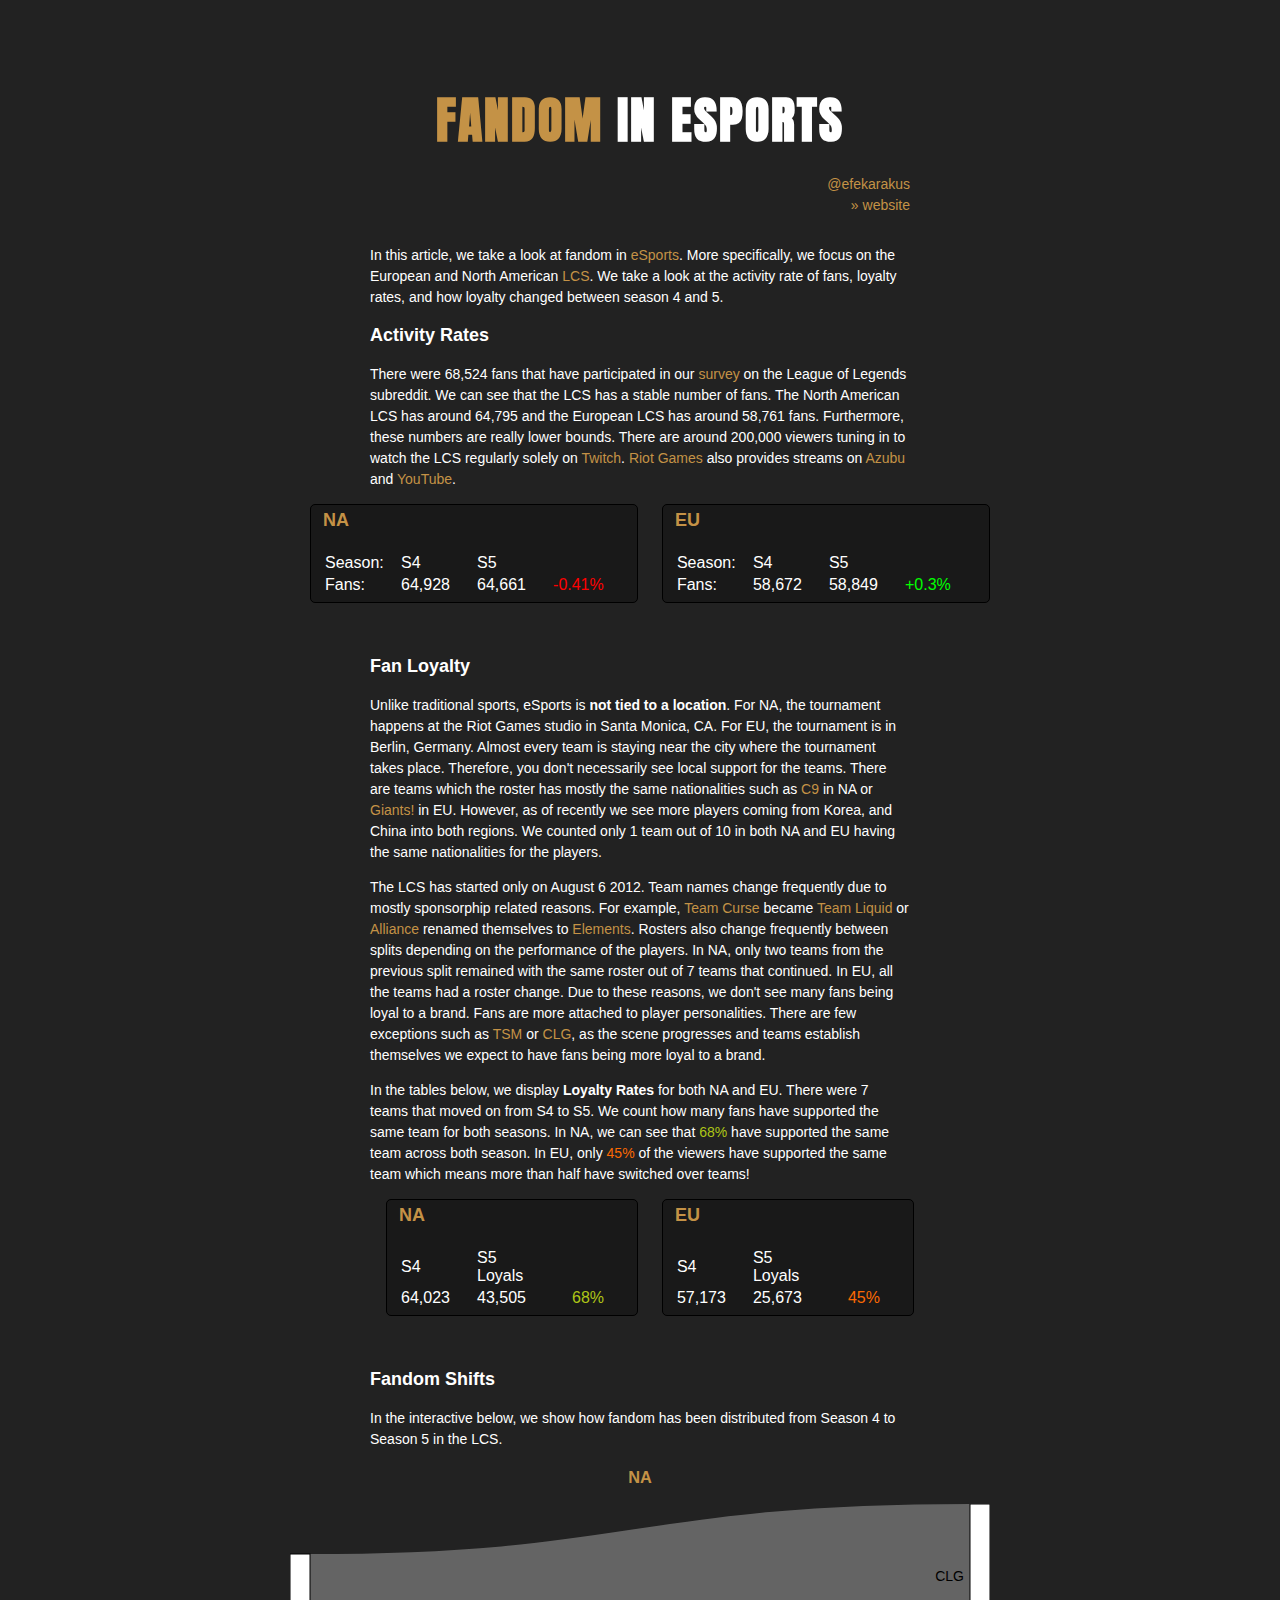
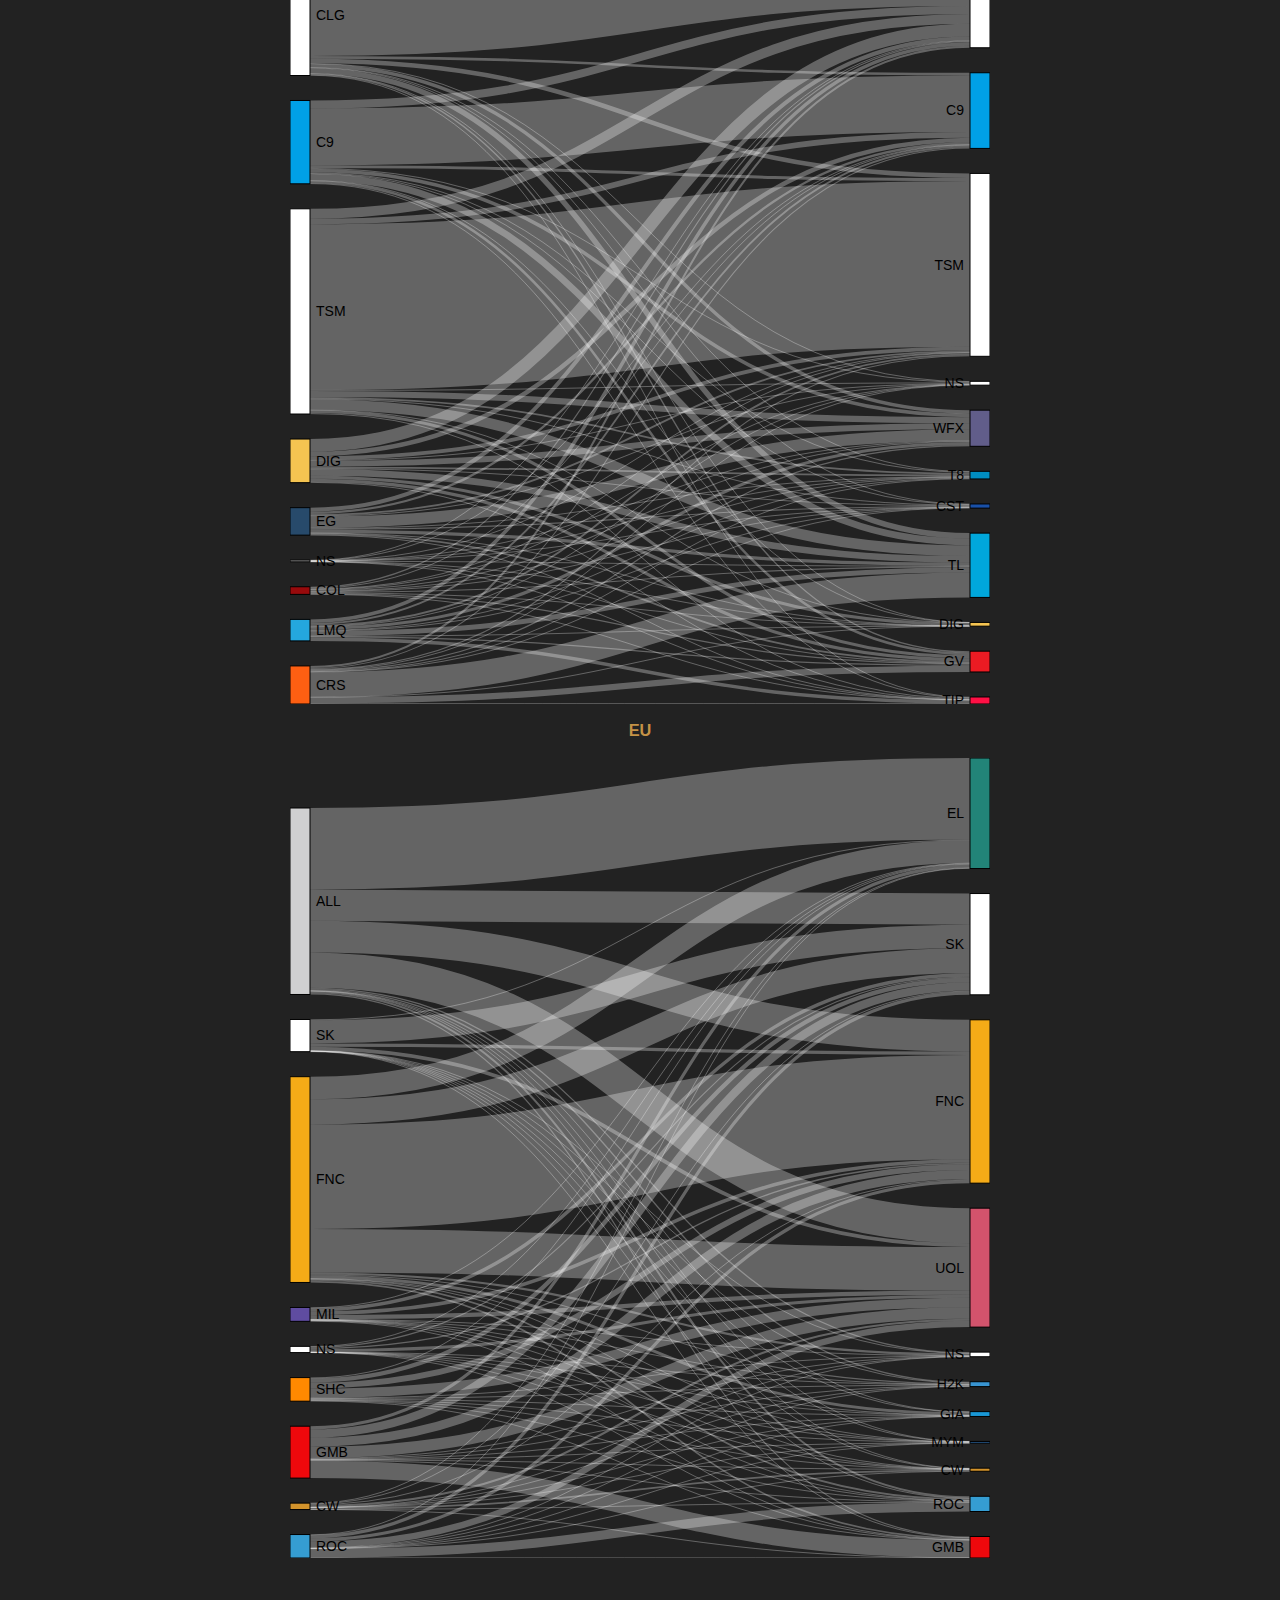
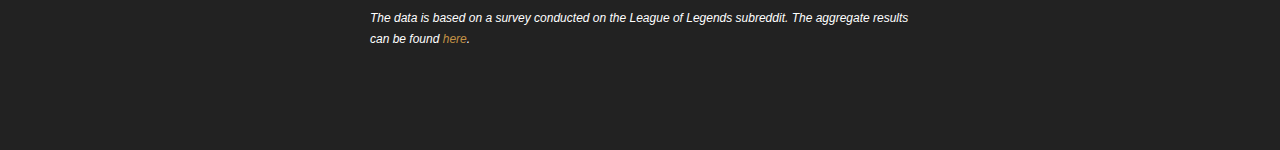
==== fandom/index.html @ f73ac663 "sankey fixed" ====
<html>
	<head>
		<title>LCS Fandom Shifts</title>
		<script type="text/javascript">
            var _gaq = _gaq || [];
            _gaq.push(['_setAccount', 'UA-17572263-1']);
            _gaq.push(['_trackPageview']);
            (function() {
            var ga = document.createElement('script'); ga.type = 'text/javascript'; ga.async = true;
            ga.src = ('https:' == document.location.protocol ? 'https://' : 'http://') + 'stats.g.doubleclick.net/dc.js';
            var s = document.getElementsByTagName('script')[0]; s.parentNode.insertBefore(ga, s);
            })();
        </script>
        <link rel="stylesheet" type="text/css" href="./css/main.css"></link>
        <link rel="stylesheet" type="text/css" href="./css/flow.css"></link>
        <link rel="icon" type="image/png" href="./css/lcs.png">
	</head>
	<body>
		<h1> <span class="highlight">FANDOM</span> IN ESPORTS </h1>
		<div class="author">
			<a href="https://twitter.com/efekarakus" target="_blank">@efekarakus</a><br/>
			<a href="http://efekarakus.com" target="_blank">&raquo; website </a>
		</div>
		<div class="content">
            <p>
            In this article, we take a look at fandom in <a href="http://en.wikipedia.org/wiki/Electronic_sports" target="_blank">eSports</a>.
            More specifically, we focus on the European and North American <a href="http://na.lolesports.com/" target="_blank">LCS</a>.
            We take a look at the activity rate of fans, loyalty rates, and how loyalty changed between season 4 and 5.
            </p>

            <h2> Activity Rates </h2>
            <p>
            There were 68,524 fans that have participated in our
            <a href="https://docs.google.com/forms/d/1kvthtsEmpCgEa5DrEQlyBRg4bz8bdQpYJsP8ccq0sFM/prefill" target="_blank">survey</a>
            on the League of Legends subreddit. We can see that the LCS has a stable number of fans. The North American
            LCS has around 64,795 and the European LCS has around 58,761 fans. 
            Furthermore, these numbers are really lower bounds.
            There are around 200,000 viewers tuning in to watch the LCS regularly solely on 
            <a href="http://www.twitch.tv/" target="_blank">Twitch</a>.
            <a href="http://www.riotgames.com/" target="_blank">Riot Games</a> also provides streams on 
            <a href="http://azubu.tv/" target="_blank">Azubu</a> and <a href="https://www.youtube.com/" target="_blank">YouTube</a>.
            </p>
        </div>
        <div class="vis" id ="activity-rate">
            <div class="cell">
                <h3>NA</h3>
                <table>
                    <tr>
                        <td>Season:</td>
                        <td>S4</td>
                        <td>S5</td>
                        <td></td>
                    </tr>
                    <tr>
                        <td>Fans:</td>
                        <td>64,928</td>
                        <td>64,661</td>
                        <td><span class="red">-0.41%</span></td>
                    </tr>
                </table>
            </div>
            <div class="cell">
                <h3>EU</h3>
                <table>
                    <tr>
                        <td>Season:</td>
                        <td>S4</td>
                        <td>S5</td>
                        <td></td>
                    </tr>
                    <tr>
                        <td>Fans:</td>
                        <td>58,672</td>
                        <td>58,849</td>
                        <td><span class="green">+0.3%</span></td>
                    </tr>
                </table>
            </div>
        </div>
		<div class="content">
            <h2> Fan Loyalty </h2>
            <p>
                Unlike traditional sports, eSports is <b>not tied to a location</b>. For NA, the tournament happens
                at the Riot Games studio in Santa Monica, CA. For EU, the tournament is in Berlin, Germany.
                Almost every team is staying near the city where the tournament takes place. Therefore, you don't necessarily
                see local support for the teams.
                There are teams which the roster has mostly the same nationalities such as <a href="http://lol.gamepedia.com/Cloud9" target="_blank">C9</a> in NA 
                or <a href="http://lol.gamepedia.com/Team_ROCCAT" target="_blank">Giants!</a> in EU. 
                However, as of recently we see more players coming from Korea, and China into both regions. We counted
                only 1 team out of 10 in both NA and EU having the same nationalities for the players.
            </p>
            <p>
                The LCS has started only on August 6 2012. Team names change frequently due to mostly sponsorphip 
                related reasons. For example, <a href="http://lol.gamepedia.com/Curse_Gaming" target="_blank">Team Curse</a> became 
                <a href="http://lol.gamepedia.com/Team_Liquid" target="_blank">Team Liquid</a> or 
                <a href="http://lol.gamepedia.com/Alliance" target="_blank">Alliance</a> renamed
                themselves to <a href="http://lol.gamepedia.com/Elements" target="_blank">Elements</a>. 
                Rosters also change frequently between splits depending on the performance of the players. In NA,
                only two teams from the previous split remained with the same roster out of 7 teams that continued. In EU, all the teams had 
                a roster change. Due to these reasons, we don't see many fans being loyal to a brand.
                Fans are more attached to player personalities. There are few
                exceptions such as <a href="http://lol.gamepedia.com/TSM" target="_blank">TSM</a> or 
                <a href="http://lol.gamepedia.com/CLG" target="_blank">CLG</a>, as the scene progresses and teams establish
                themselves we expect to have fans being more loyal to a brand.
            </p>
            <p>
                In the tables below, we display <b>Loyalty Rates</b> for both NA and EU. There were 7 teams that moved on
                from S4 to S5. We count how many fans have supported the same team for both seasons. In NA, we can see that
                <span class="neutral-positive">68%</span> have supported the same team across both season.
                In EU, only <span class="neutral-negative">45%</span> of the viewers have supported the same team which means
                more than half have switched over teams!
            </p>
        </div>
        <div class="vis" id="fan-loyalty">
            <div class="cell">
                <h3>NA</h3>
                <table>
                    <tr>
                        <td>S4</td>
                        <td>S5 Loyals</td>
                        <td></td>
                    </tr>
                    <tr>
                        <td>64,023</td>
                        <td>43,505</td>
                        <td style="text-align:center;"><span class="neutral-positive">68%</span></td>
                    </tr>
                </table>
            </div>
            <div class="cell">
                <h3>EU</h3>
                <table>
                    <tr>
                        <td>S4</td>
                        <td>S5 Loyals</td>
                        <td></td>
                    </tr>
                    <tr>
                        <td>57,173</td>
                        <td>25,673</td>
                        <td style="text-align:center;"><span class="neutral-negative">45%</span></td>
                    </tr>
                </table>
            </div>
        </div>
        <div class="content" id="fan-shift">
            <h2> Fandom Shifts </h2>
            <p>
                In the interactive below, we show how fandom has been distributed from Season 4 to Season 5 in the LCS.
            </p>
        </div>
        <div class="vis" id="flow-vis">
            <h3>NA</h3>
            <div class="flow-holder" id="na">
                <div class="c c1"></div>
                <div class="c c2"></div>
                <div class="c c3"></div>
            </div>
            <h3>EU</h3>
            <div class="flow-holder" id="eu">
                <div class="c c1"></div>
                <div class="c c2"></div>
                <div class="c c3"></div>
            </div>
        </div>
        <div class="content">

            <p class="footnotes">
                The data is based on a survey conducted on the League of Legends subreddit.
                The aggregate results can be found 
                <a href="https://docs.google.com/forms/d/1kvthtsEmpCgEa5DrEQlyBRg4bz8bdQpYJsP8ccq0sFM/viewanalytics" target="_blank">here</a>.
            </p>
		</div>
	</body>

	<script type="text/javascript" src="./libraries/d3.min.js"></script>
	<script type="text/javascript" src="./libraries/jquery-1.11.2.min.js"></script>
    <script type="text/javascript" src="./charts/sankey.js"></script>
    <script type="text/javascript" src="./charts/flow.js"></script>
	<script>
        d3.json("./data/na-flow.json", function(error, data) {
            if (error) return console.warn(error);

            var chart = flow();

            d3.select("#na")
                .datum(data)
                .call(chart);
        });

        d3.json("./data/eu-flow.json", function(error, data) {
            if (error) return console.warn(error);

            var chart = flow();

            d3.select("#eu")
                .datum(data)
                .call(chart);
        });

    </script>
</html>
---- fandom/css/main.css ----
@import url(http://fonts.googleapis.com/css?family=Anton);

body {
	background: #222222;
	margin: 0 auto;
	width: 1000px;
	margin-top: 100px;
	margin-bottom: 100px;
	font: 14px "Helvetica Neue",Helvetica,Arial,sans-serif;
	line-height: 150%;
	color: #fff;
}

h1 {
	font-family: 'Anton', sans-serif;
	font-size: 50px;
	line-height: 40px;
	letter-spacing: 2px;
	text-transform: uppercase;
	color: #fff;
	text-align: center;
}

h2 {
    font-size: 18px;
    font-weight: bold;
    line-height: 150%;
}

h1 span.highlight {
	color: #c49246;
}

a {
	color: #c49246;
	text-decoration: none;
}

a:hover {
	text-decoration: underline;
}

.author {
	margin: 0 auto;
	width: 540px;
}

.author a {
	float: right;
}

.content {
	width: 540px;
	margin: 0 auto;
	margin-top: 50px;
}

.content p.footnotes {
    font-size: 12px;
    font-style: italic;
}

.vis {
    width: 1000px;
    margin-top: 10px;
    margin-bottom: 10px;
    text-align: center;
}

.vis .entry {
    width: 100%;
    margin-top: 15px;
}

.vis h3 {
    color: #c49246;
}

.vis .cell {
    background: #191919;
    border-color: #000;
    border-width: 1px;
    border-style: solid;
    border-radius: 5px;
    display: inline-block;
    margin-left: 20px;
    vertical-align: top;
}

.vis .cell h3 {
	color: #c49246;
    font-size: 18px;
    font-weight: bold;
    margin: 0;
    text-align: left;
    padding: 5 10 5 10;
    padding-left: 12px;

    margin-bottom: 10px;
}

.vis .cell .row {
    display: block;
    height: 30px;
}

.vis .cell .row.header {
    border-bottom: 1px solid #fff;
    margin-left: 5px;
    margin-right: 5px;
    font-weight: bold;
}

.vis .cell .row .column {
    display: inline-block;
    text-align: center;
    padding-top: 5px;
    width: 80px;
    padding-left: 2px;
    padding-right: 2px;
}

.vis .cell .row:hover {
    background: #000;
}

.vis .cell table {
    padding: 5 10 5 10;
}

.vis .cell td {
    width: 70px;
    padding-left: 2px;
    padding-right: 2px;
    text-align: left;
}

span.red {
    color: #ff0000;
}

span.green {
    color: #00ff00;
}

span.neutral-positive {
    color: #AEC617;
}

span.neutral-negative {
    color: #FB6903;
}
---- fandom/css/flow.css ----
.flow-holder {
    width: 1000px;
    height: 800px;
    margin-bottom: 15px;
}

.flow-holder .c {
	display: inline-block;
}

.flow-holder .c.c1 {
	width: 100px;
	height: 800px;
}

.flow-holder .c.c2 {
	width: 700px;
	height: 800px;
}

.flow-holder .c.c3 {
	width: 100px;
	height: 800px;
}

.flow-holder .c .logo {
	display: block;
	width: 50px;
	height: 50px;
}

.flow-holder .c .logo.text {
    padding-top: 15px;
}

.flow-holder .c.c1 .logo {
    clear: both;
	float: right;
}

.flow-holder .c.c3 .logo {
    clear: both;
	float: left;
}

.flow-holder .c .logo:hover {
	cursor: pointer;
}

.flow-holder .c .logo img {
	margin: 0 auto;
	max-width: 100%;
	max-height:100%;
}

.TSM {
	fill: #FFF;
	fill-opacity: 1.0;
}

.CLG {
	fill: #FFF;
	fill-opacity: 1.0;
}

.C9 {
	fill: #00A0E6;
	fill-opacity: 1.0;
}

.DIG {
	fill: #F5C451;
	fill-opacity: 1.0;
}

.CRS {
	fill: #FD5F12;
	fill-opacity: 1.0;
}

.EG {
	fill: #274A6B;
	fill-opacity: 1.0;
}

.LMQ {
	fill: #24A7DE;
	fill-opacity: 1.0;
}

.COL {
	fill: #980A0C;
	fill-opacity: 1.0;
}

.TL {
	fill: #00A7DB;
	fill-opacity: 1.0;
}

.WFX {
	fill: #615D8A;
	fill-opacity: 1.0;
}

.GV {
	fill: #EB1B23;
	fill-opacity: 1.0;
}

.T8 {
	fill: #008DC0;
	fill-opacity: 1.0;
}

.TIP {
	fill: #FF1045;
	fill-opacity: 1.0;
}

.CST {
	fill: #1950A8;
	fill-opacity: 1.0;
}

.FNC {
	fill: #F5AB17;
	fill-opacity: 1.0;
}

.ALL {
	fill: #D0D0D1;
	fill-opacity: 1.0;
}

.GMB {
	fill: #EF080C;
	fill-opacity: 1.0;
}

.SK {
	fill: #FFF;
	fill-opacity: 1.0;
}

.SHC {
	fill: #FF8900;
	fill-opacity: 1.0;
}

.ROC {
	fill: #359DD2;
	fill-opacity: 1.0;
}

.MIL {
	fill: #5F4CA0;
	fill-opacity: 1.0;
}

.CW {
	fill: #D3932B;
	fill-opacity: 1.0;
}

.UOL {
	fill: #D3536C;
	fill-opacity: 1.0;
}

.EL {
	fill: #228478;
	fill-opacity: 1.0;
}

.H2k {
	fill: #3894D1;
	fill-opacity: 1.0;
}

.GIA {
	fill: #1997D5;
	fill-opacity: 1.0;
}

.MYM {
	fill: #2E6AA6;
	fill-opacity: 1.0;
}

.NS {
	fill: #FFF;
	fill-opacity: 1.0;
}

rect.node {
	stroke: #000;
	stroke-width: 1;
}

rect.node:hover {
	cursor: pointer;
}

path.link {
  fill: none;
  stroke: #fff;
  stroke-opacity: .3;
}
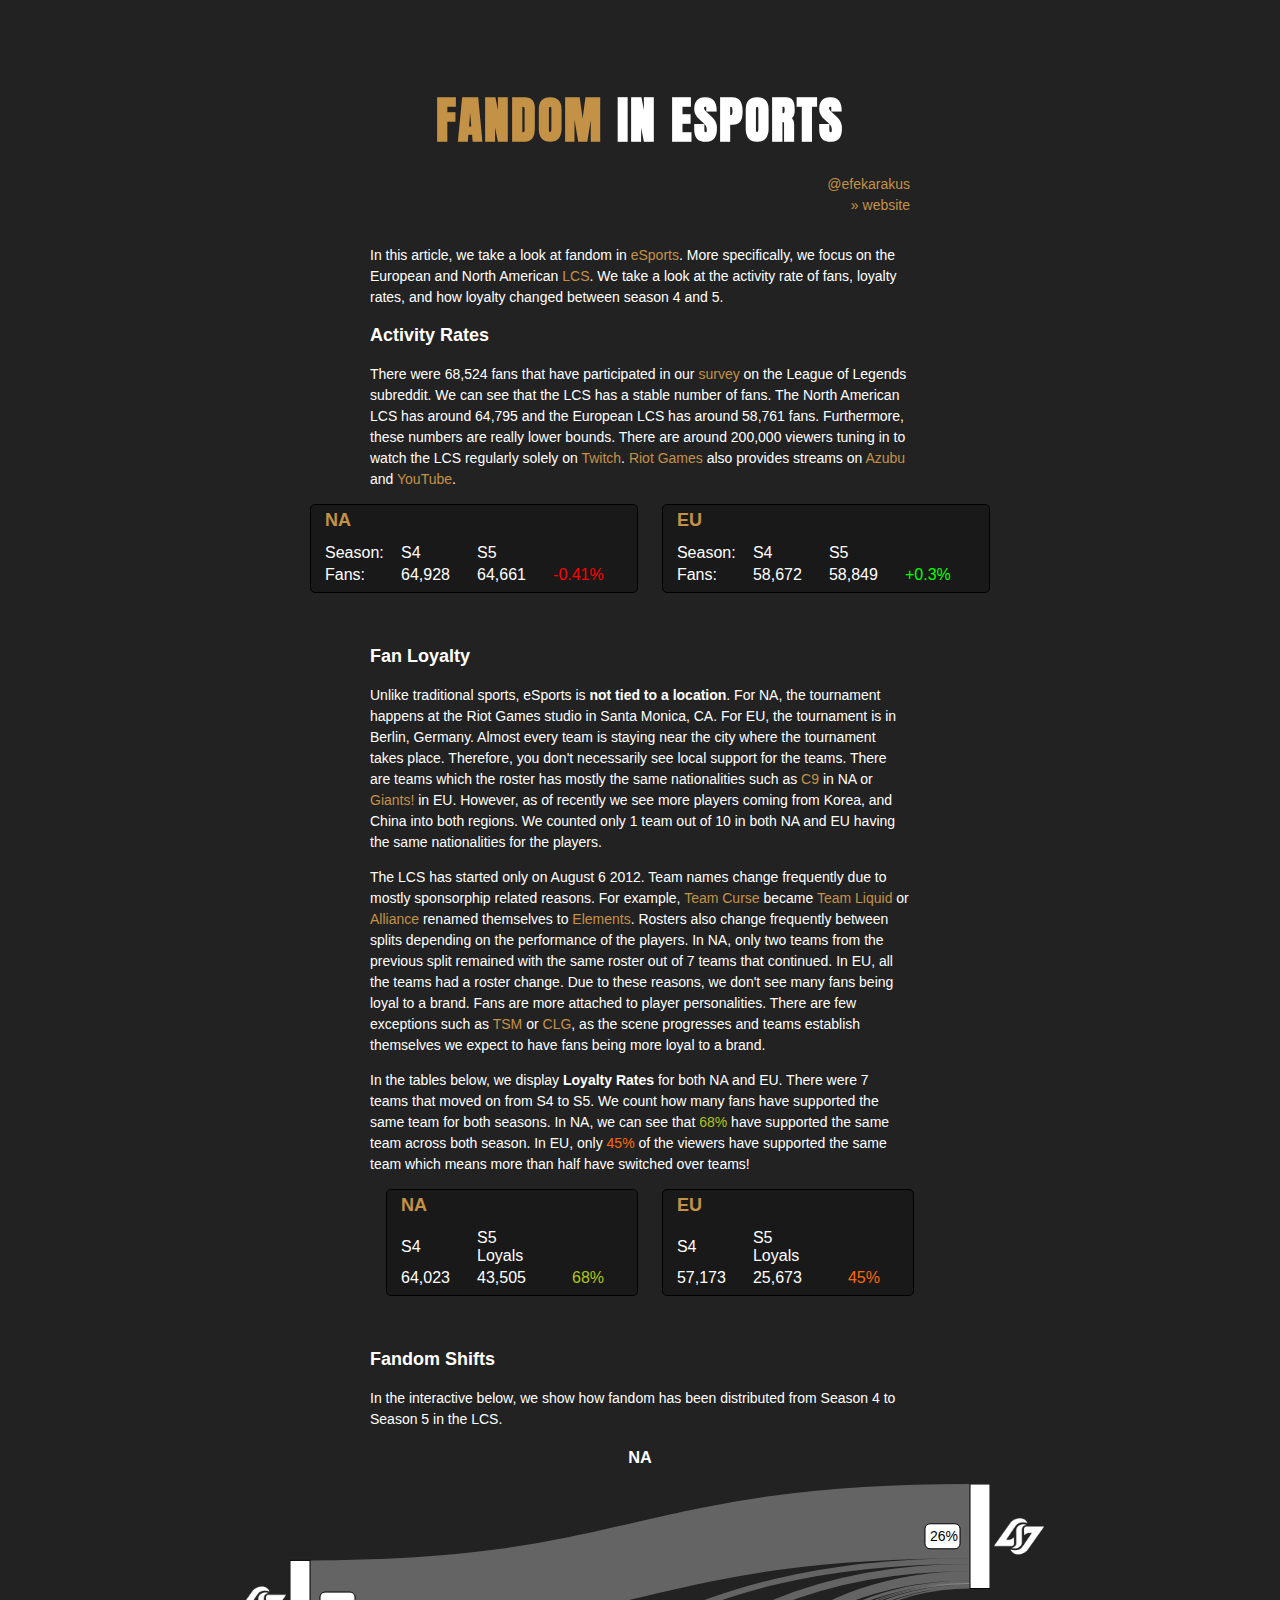
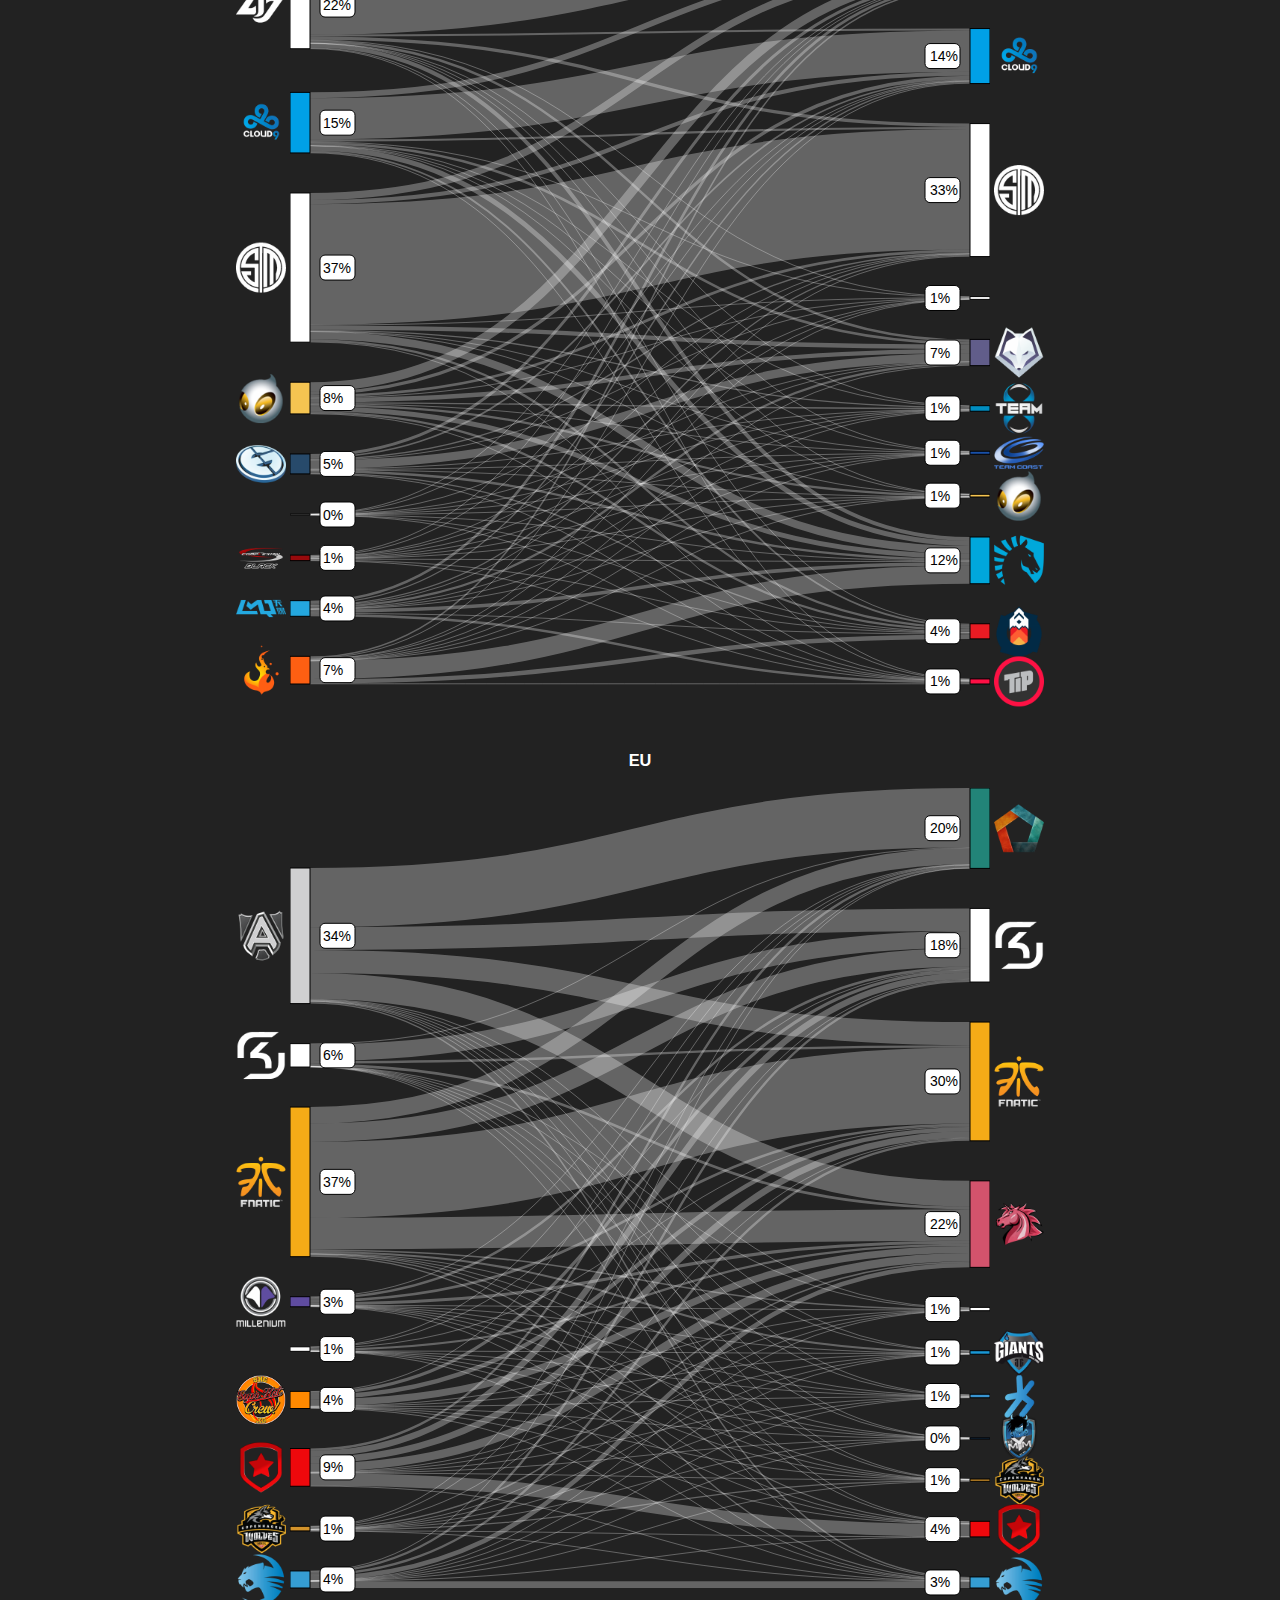
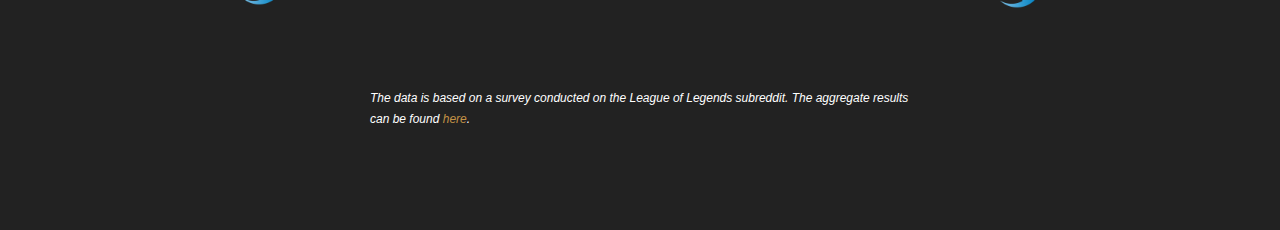
==== commit 5ae69e3d: "adding tooltips for teams" ====
--- a/fandom/index.html
+++ b/fandom/index.html
@@ -13,6 +13,7 @@
         </script>
         <link rel="stylesheet" type="text/css" href="./css/main.css"></link>
         <link rel="stylesheet" type="text/css" href="./css/flow.css"></link>
+        <link rel="stylesheet" type="text/css" href="./css/jquery.qtip.css"></link>
         <link rel="icon" type="image/png" href="./css/lcs.png">
 	</head>
 	<body>
@@ -175,6 +176,7 @@
 
 	<script type="text/javascript" src="./libraries/d3.min.js"></script>
 	<script type="text/javascript" src="./libraries/jquery-1.11.2.min.js"></script>
+    <script type="text/javascript" src="./libraries/jquery.qtip.min.js"></script>
     <script type="text/javascript" src="./charts/sankey.js"></script>
     <script type="text/javascript" src="./charts/flow.js"></script>
 	<script>
@@ -198,5 +200,6 @@
                 .call(chart);
         });
 
+
     </script>
 </html>
--- a/fandom/css/main.css
+++ b/fandom/css/main.css
@@ -67,24 +67,13 @@
     text-align: center;
 }
 
-.vis .entry {
-    width: 100%;
-    margin-top: 15px;
-}
-
-.vis h3 {
-    color: #c49246;
-}
-
 .vis .cell {
     background: #191919;
-    border-color: #000;
-    border-width: 1px;
-    border-style: solid;
+    border: 1px solid black;
     border-radius: 5px;
     display: inline-block;
     margin-left: 20px;
-    vertical-align: top;
+    padding: 5 10 5 10;
 }
 
 .vis .cell h3 {
@@ -93,39 +82,11 @@
     font-weight: bold;
     margin: 0;
     text-align: left;
-    padding: 5 10 5 10;
-    padding-left: 12px;
-
-    margin-bottom: 10px;
-}
-
-.vis .cell .row {
-    display: block;
-    height: 30px;
-}
-
-.vis .cell .row.header {
-    border-bottom: 1px solid #fff;
-    margin-left: 5px;
-    margin-right: 5px;
-    font-weight: bold;
-}
-
-.vis .cell .row .column {
-    display: inline-block;
-    text-align: center;
-    padding-top: 5px;
-    width: 80px;
-    padding-left: 2px;
-    padding-right: 2px;
-}
-
-.vis .cell .row:hover {
-    background: #000;
+    padding-left: 4px;
 }
 
 .vis .cell table {
-    padding: 5 10 5 10;
+    margin-top: 10px;
 }
 
 .vis .cell td {
--- a/fandom/css/flow.css
+++ b/fandom/css/flow.css
@@ -1,6 +1,6 @@
 .flow-holder {
     width: 1000px;
-    height: 800px;
+    height: 850px;
     margin-bottom: 15px;
 }
 
@@ -9,188 +9,25 @@
 }
 
 .flow-holder .c.c1 {
+	vertical-align: top;
 	width: 100px;
-	height: 800px;
+	height: 850px;
 }
 
 .flow-holder .c.c2 {
+	vertical-align: top;
 	width: 700px;
-	height: 800px;
+	height: 850px;
 }
 
 .flow-holder .c.c3 {
+	vertical-align: top;
 	width: 100px;
-	height: 800px;
+	height: 850px;
 }
 
-.flow-holder .c .logo {
-	display: block;
-	width: 50px;
-	height: 50px;
-}
-
-.flow-holder .c .logo.text {
-    padding-top: 15px;
-}
-
-.flow-holder .c.c1 .logo {
-    clear: both;
-	float: right;
-}
-
-.flow-holder .c.c3 .logo {
-    clear: both;
-	float: left;
-}
-
-.flow-holder .c .logo:hover {
+image.logo:hover {
 	cursor: pointer;
-}
-
-.flow-holder .c .logo img {
-	margin: 0 auto;
-	max-width: 100%;
-	max-height:100%;
-}
-
-.TSM {
-	fill: #FFF;
-	fill-opacity: 1.0;
-}
-
-.CLG {
-	fill: #FFF;
-	fill-opacity: 1.0;
-}
-
-.C9 {
-	fill: #00A0E6;
-	fill-opacity: 1.0;
-}
-
-.DIG {
-	fill: #F5C451;
-	fill-opacity: 1.0;
-}
-
-.CRS {
-	fill: #FD5F12;
-	fill-opacity: 1.0;
-}
-
-.EG {
-	fill: #274A6B;
-	fill-opacity: 1.0;
-}
-
-.LMQ {
-	fill: #24A7DE;
-	fill-opacity: 1.0;
-}
-
-.COL {
-	fill: #980A0C;
-	fill-opacity: 1.0;
-}
-
-.TL {
-	fill: #00A7DB;
-	fill-opacity: 1.0;
-}
-
-.WFX {
-	fill: #615D8A;
-	fill-opacity: 1.0;
-}
-
-.GV {
-	fill: #EB1B23;
-	fill-opacity: 1.0;
-}
-
-.T8 {
-	fill: #008DC0;
-	fill-opacity: 1.0;
-}
-
-.TIP {
-	fill: #FF1045;
-	fill-opacity: 1.0;
-}
-
-.CST {
-	fill: #1950A8;
-	fill-opacity: 1.0;
-}
-
-.FNC {
-	fill: #F5AB17;
-	fill-opacity: 1.0;
-}
-
-.ALL {
-	fill: #D0D0D1;
-	fill-opacity: 1.0;
-}
-
-.GMB {
-	fill: #EF080C;
-	fill-opacity: 1.0;
-}
-
-.SK {
-	fill: #FFF;
-	fill-opacity: 1.0;
-}
-
-.SHC {
-	fill: #FF8900;
-	fill-opacity: 1.0;
-}
-
-.ROC {
-	fill: #359DD2;
-	fill-opacity: 1.0;
-}
-
-.MIL {
-	fill: #5F4CA0;
-	fill-opacity: 1.0;
-}
-
-.CW {
-	fill: #D3932B;
-	fill-opacity: 1.0;
-}
-
-.UOL {
-	fill: #D3536C;
-	fill-opacity: 1.0;
-}
-
-.EL {
-	fill: #228478;
-	fill-opacity: 1.0;
-}
-
-.H2k {
-	fill: #3894D1;
-	fill-opacity: 1.0;
-}
-
-.GIA {
-	fill: #1997D5;
-	fill-opacity: 1.0;
-}
-
-.MYM {
-	fill: #2E6AA6;
-	fill-opacity: 1.0;
-}
-
-.NS {
-	fill: #FFF;
-	fill-opacity: 1.0;
 }
 
 rect.node {
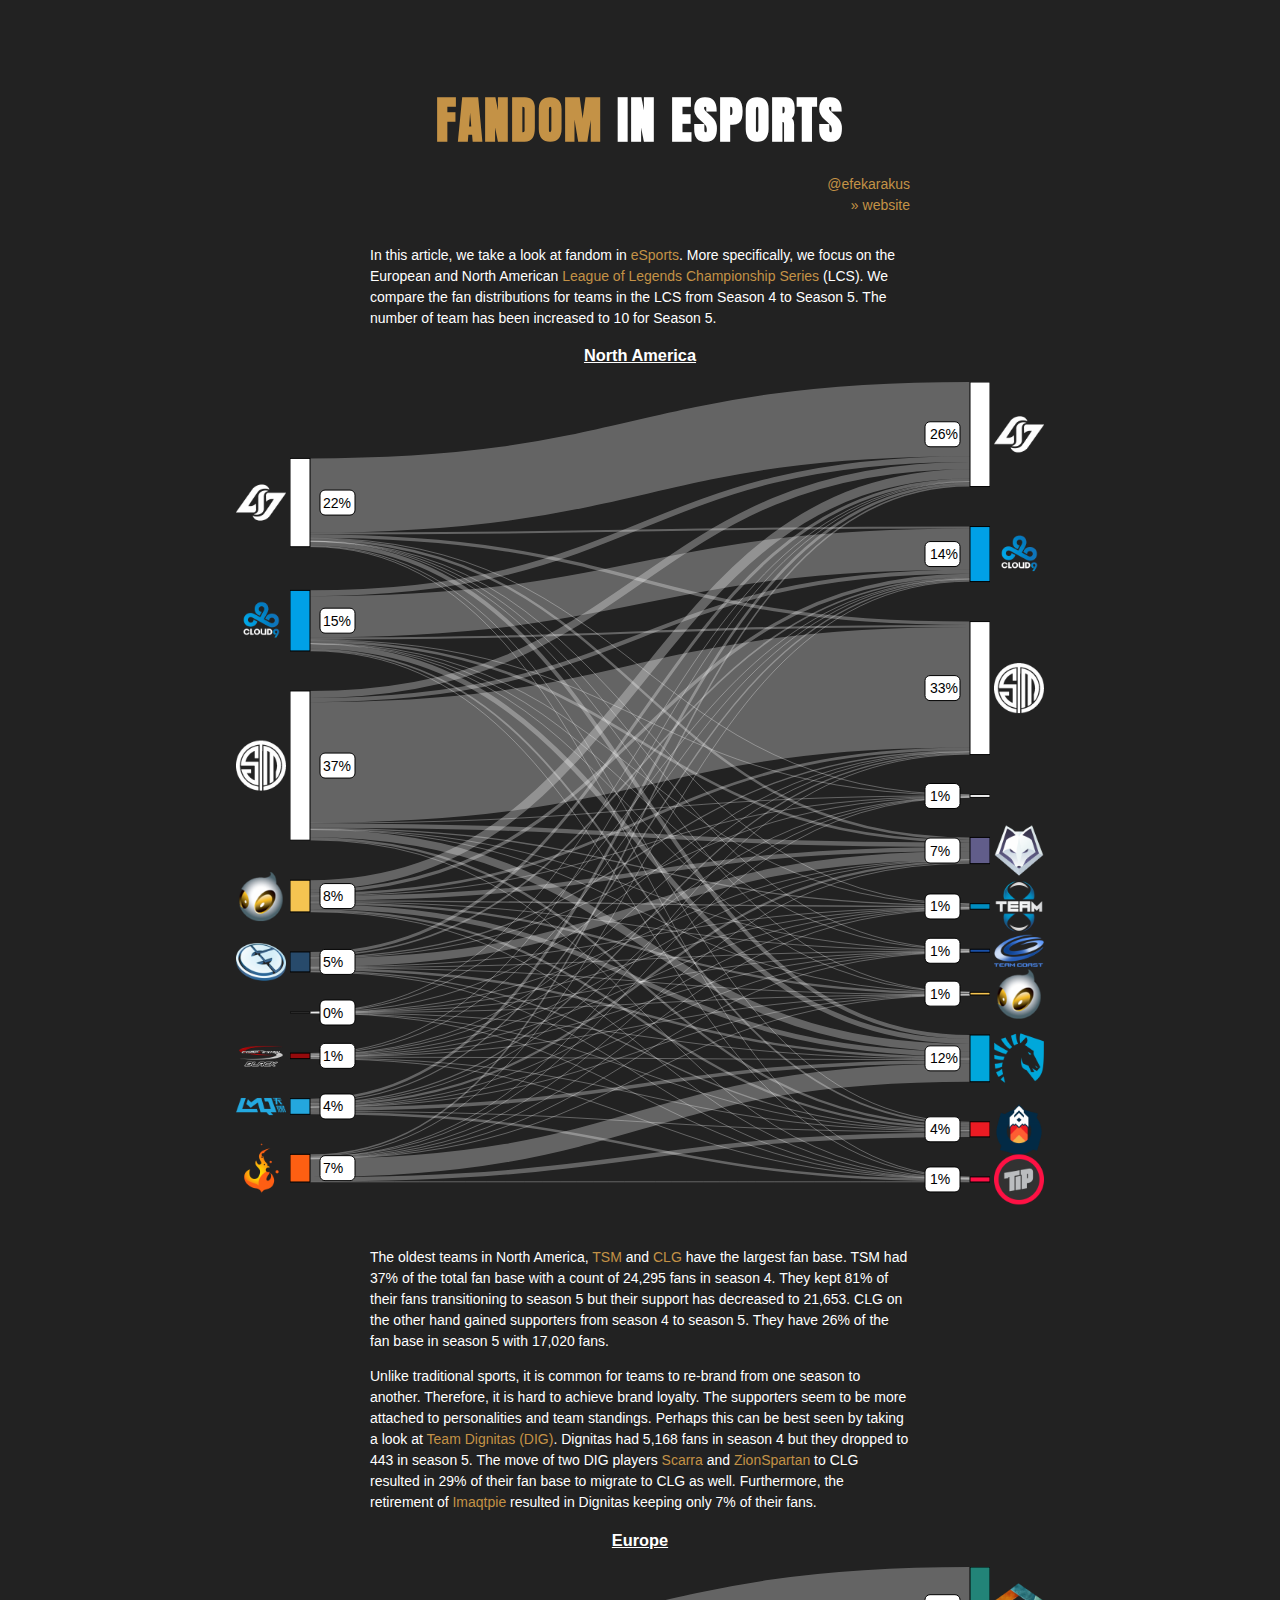
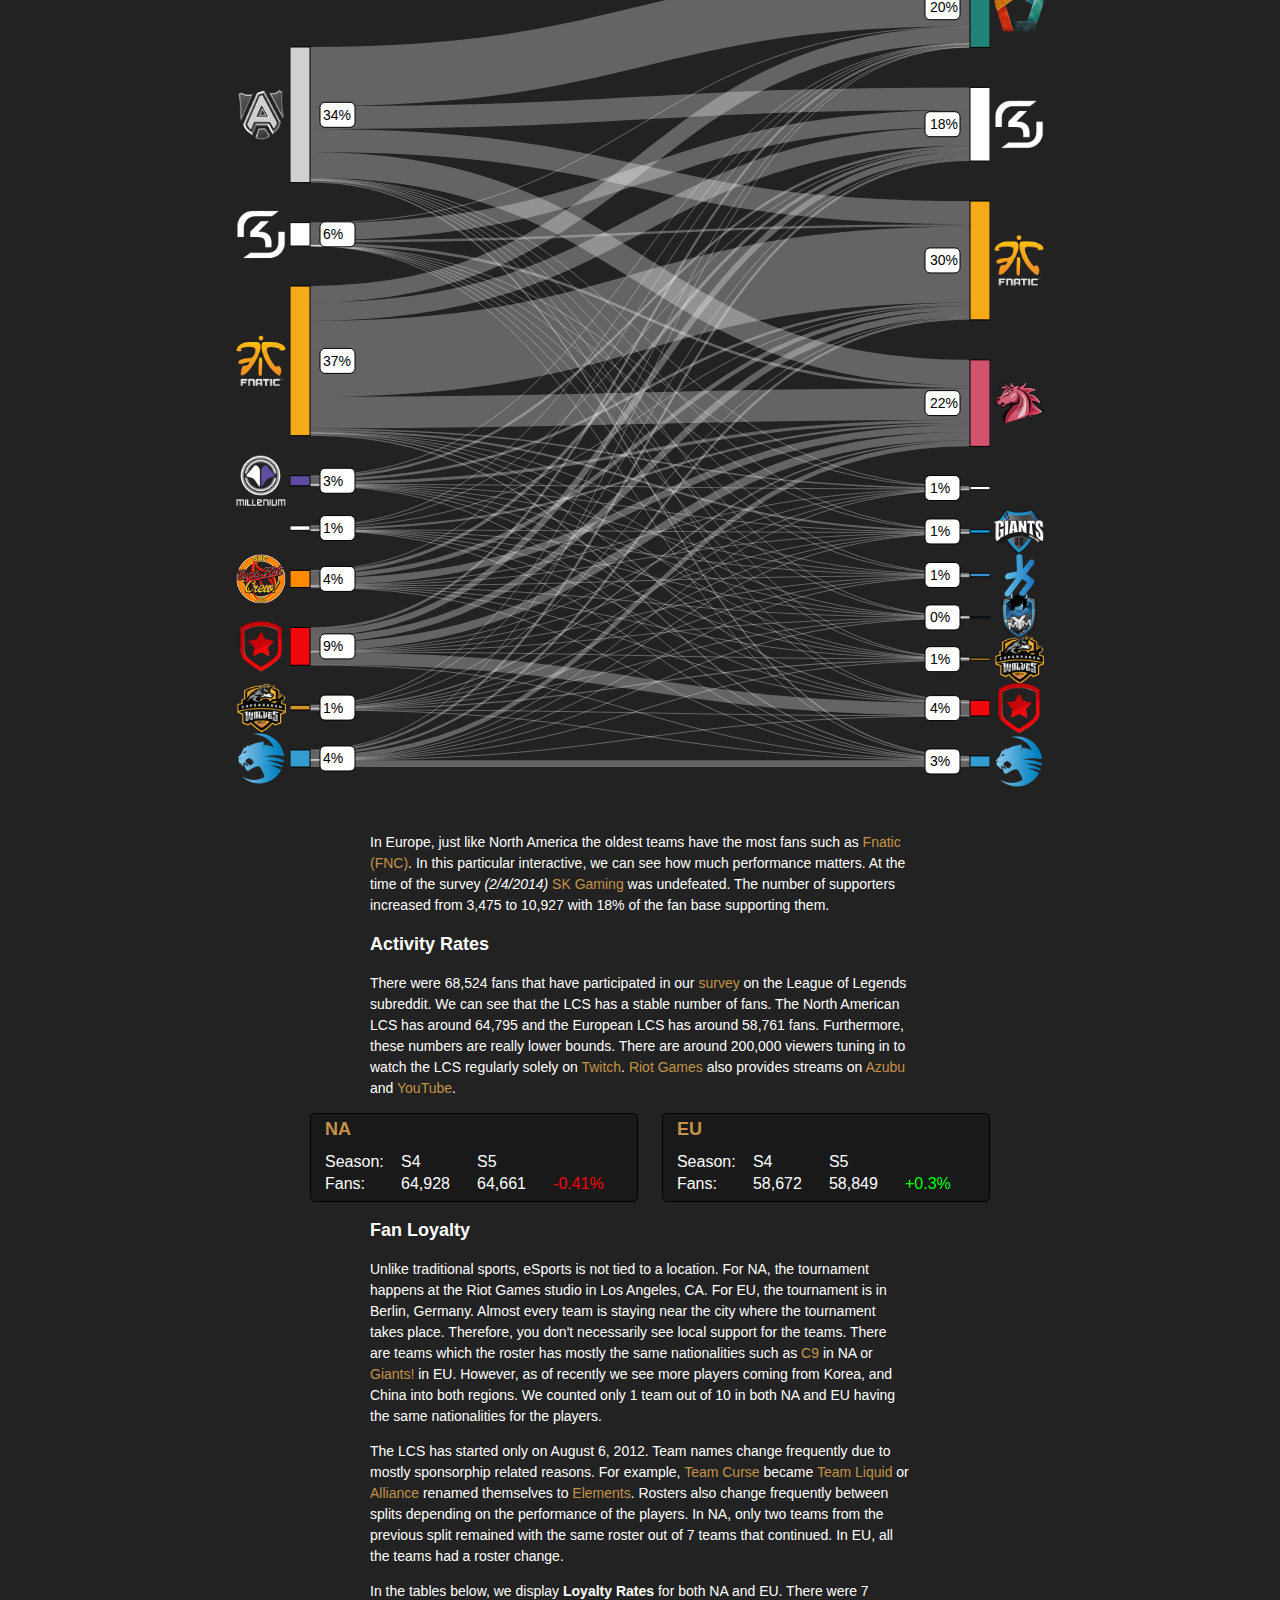
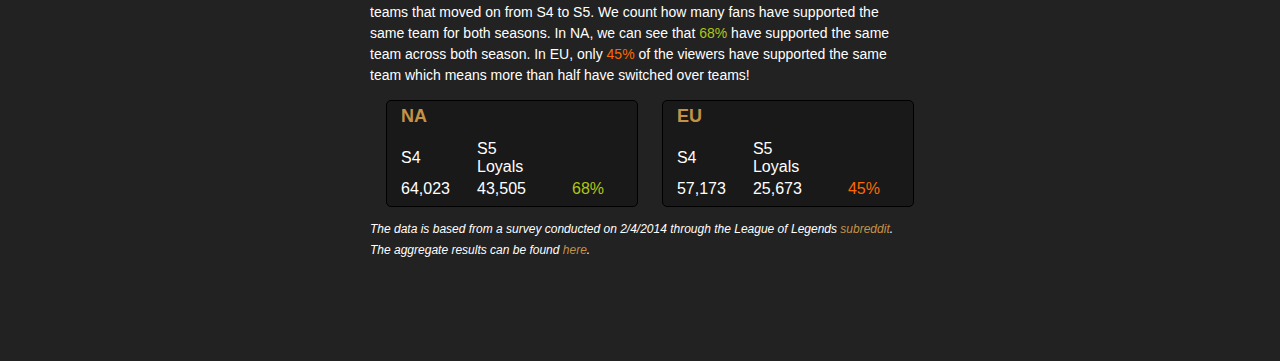
==== commit 83e0db47: "moved visualization, added some analysis" ====
--- a/fandom/index.html
+++ b/fandom/index.html
@@ -25,8 +25,56 @@
 		<div class="content">
             <p>
             In this article, we take a look at fandom in <a href="http://en.wikipedia.org/wiki/Electronic_sports" target="_blank">eSports</a>.
-            More specifically, we focus on the European and North American <a href="http://na.lolesports.com/" target="_blank">LCS</a>.
-            We take a look at the activity rate of fans, loyalty rates, and how loyalty changed between season 4 and 5.
+            More specifically, we focus on the European and North American 
+            <a href="http://na.lolesports.com/" target="_blank">League of Legends Championship Series</a> (LCS).
+            We compare the fan distributions for teams in the LCS from Season 4 to Season 5. The number of team has been increased to 10 for Season 5.
+            </p>
+        </div>
+        <div class="vis" id="flow-vis">
+            <h3 style="text-decoration: underline;">North America</h3>
+            <div class="flow-holder" id="na">
+                <div class="c c1"></div>
+                <div class="c c2"></div>
+                <div class="c c3"></div>
+            </div>
+        </div>
+        <div class="content">
+            <p>
+                The oldest teams in North America, <a href="http://www.tsm.gg/" target="_blank">TSM</a> and 
+                <a href="http://clgaming.net/" target="_blank">CLG</a> have the largest fan base.
+                TSM had 37% of the total fan base with a count of 24,295 fans in season 4. 
+                They kept 81% of their fans transitioning to season 5 but 
+                their support has decreased to 21,653. CLG on the other hand gained supporters
+                from season 4 to season 5. They have 26% of the fan base in season 5 with 17,020
+                fans.
+            </p>
+            <p>
+                Unlike traditional sports, it is common for teams to re-brand from one season to another.
+                Therefore, it is hard to achieve brand loyalty. The supporters seem to be more attached to personalities
+                and team standings. Perhaps this can be best seen by taking a look at 
+                <a href="http://team-dignitas.net/" target="_blank">Team Dignitas (DIG)</a>. Dignitas had 5,168 fans in 
+                season 4 but they dropped to 443 in season 5. The move of two DIG players 
+                <a href="https://twitter.com/dscarra" target="_blank">Scarra</a> and 
+                <a href="https://twitter.com/ZionSpartan" target="_blank">ZionSpartan</a> to CLG resulted in 29% of their fan base
+                to migrate to CLG as well. Furthermore, the retirement of 
+                <a href="https://twitter.com/Imaqtpielol" target="_blank">Imaqtpie</a> resulted in Dignitas keeping only 7% of their
+                fans.
+            </p>
+        </div>
+        <div class="vis">
+            <h3 style="text-decoration: underline;">Europe</h3>
+            <div class="flow-holder" id="eu">
+                <div class="c c1"></div>
+                <div class="c c2"></div>
+                <div class="c c3"></div>
+            </div>
+        </div>
+        <div class="content">
+            <p>
+                In Europe, just like North America the oldest teams have the most fans 
+                such as <a href="http://www.fnatic.com/" target="_blank">Fnatic (FNC)</a>. In this particular interactive,
+                we can see how much performance matters. 
+                At the time of the survey <i>(2/4/2014)</i> <a href="http://www.sk-gaming.com/" target="_blank">SK Gaming</a> was undefeated. The number of supporters increased from 3,475 to 10,927 with 18% of the fan base supporting them.
             </p>
 
             <h2> Activity Rates </h2>
@@ -81,28 +129,23 @@
 		<div class="content">
             <h2> Fan Loyalty </h2>
             <p>
-                Unlike traditional sports, eSports is <b>not tied to a location</b>. For NA, the tournament happens
-                at the Riot Games studio in Santa Monica, CA. For EU, the tournament is in Berlin, Germany.
+                Unlike traditional sports, eSports is not tied to a location. For NA, the tournament happens
+                at the Riot Games studio in Los Angeles, CA. For EU, the tournament is in Berlin, Germany.
                 Almost every team is staying near the city where the tournament takes place. Therefore, you don't necessarily
                 see local support for the teams.
-                There are teams which the roster has mostly the same nationalities such as <a href="http://lol.gamepedia.com/Cloud9" target="_blank">C9</a> in NA 
-                or <a href="http://lol.gamepedia.com/Team_ROCCAT" target="_blank">Giants!</a> in EU. 
+                There are teams which the roster has mostly the same nationalities such as <a href="http://cloud9.gg/" target="_blank">C9</a> in NA 
+                or <a href="http://www.giantsgaming.pro/" target="_blank">Giants!</a> in EU. 
                 However, as of recently we see more players coming from Korea, and China into both regions. We counted
                 only 1 team out of 10 in both NA and EU having the same nationalities for the players.
             </p>
             <p>
-                The LCS has started only on August 6 2012. Team names change frequently due to mostly sponsorphip 
-                related reasons. For example, <a href="http://lol.gamepedia.com/Curse_Gaming" target="_blank">Team Curse</a> became 
-                <a href="http://lol.gamepedia.com/Team_Liquid" target="_blank">Team Liquid</a> or 
-                <a href="http://lol.gamepedia.com/Alliance" target="_blank">Alliance</a> renamed
-                themselves to <a href="http://lol.gamepedia.com/Elements" target="_blank">Elements</a>. 
+                The LCS has started only on August 6, 2012. Team names change frequently due to mostly sponsorphip 
+                related reasons. For example, <a href="http://www.teamcurse.net/" target="_blank">Team Curse</a> became 
+                <a href="http://www.teamliquid.net/" target="_blank">Team Liquid</a> or 
+                <a href="http://thealliance.gg/" target="_blank">Alliance</a> renamed
+                themselves to <a href="https://twitter.com/Elementsgg" target="_blank">Elements</a>. 
                 Rosters also change frequently between splits depending on the performance of the players. In NA,
-                only two teams from the previous split remained with the same roster out of 7 teams that continued. In EU, all the teams had 
-                a roster change. Due to these reasons, we don't see many fans being loyal to a brand.
-                Fans are more attached to player personalities. There are few
-                exceptions such as <a href="http://lol.gamepedia.com/TSM" target="_blank">TSM</a> or 
-                <a href="http://lol.gamepedia.com/CLG" target="_blank">CLG</a>, as the scene progresses and teams establish
-                themselves we expect to have fans being more loyal to a brand.
+                only two teams from the previous split remained with the same roster out of 7 teams that continued. In EU, all the teams had a roster change.
             </p>
             <p>
                 In the tables below, we display <b>Loyalty Rates</b> for both NA and EU. There were 7 teams that moved on
@@ -144,30 +187,11 @@
                 </table>
             </div>
         </div>
-        <div class="content" id="fan-shift">
-            <h2> Fandom Shifts </h2>
-            <p>
-                In the interactive below, we show how fandom has been distributed from Season 4 to Season 5 in the LCS.
-            </p>
-        </div>
-        <div class="vis" id="flow-vis">
-            <h3>NA</h3>
-            <div class="flow-holder" id="na">
-                <div class="c c1"></div>
-                <div class="c c2"></div>
-                <div class="c c3"></div>
-            </div>
-            <h3>EU</h3>
-            <div class="flow-holder" id="eu">
-                <div class="c c1"></div>
-                <div class="c c2"></div>
-                <div class="c c3"></div>
-            </div>
-        </div>
         <div class="content">
 
             <p class="footnotes">
-                The data is based on a survey conducted on the League of Legends subreddit.
+                The data is based from a survey conducted on 2/4/2014 through the League of Legends 
+                <a href="http://www.reddit.com/r/leagueoflegends/" target="_blank">subreddit</a>.
                 The aggregate results can be found 
                 <a href="https://docs.google.com/forms/d/1kvthtsEmpCgEa5DrEQlyBRg4bz8bdQpYJsP8ccq0sFM/viewanalytics" target="_blank">here</a>.
             </p>
--- a/fandom/css/main.css
+++ b/fandom/css/main.css
@@ -43,6 +43,7 @@
 .author {
 	margin: 0 auto;
 	width: 540px;
+    margin-bottom: 50px;
 }
 
 .author a {
@@ -52,7 +53,6 @@
 .content {
 	width: 540px;
 	margin: 0 auto;
-	margin-top: 50px;
 }
 
 .content p.footnotes {
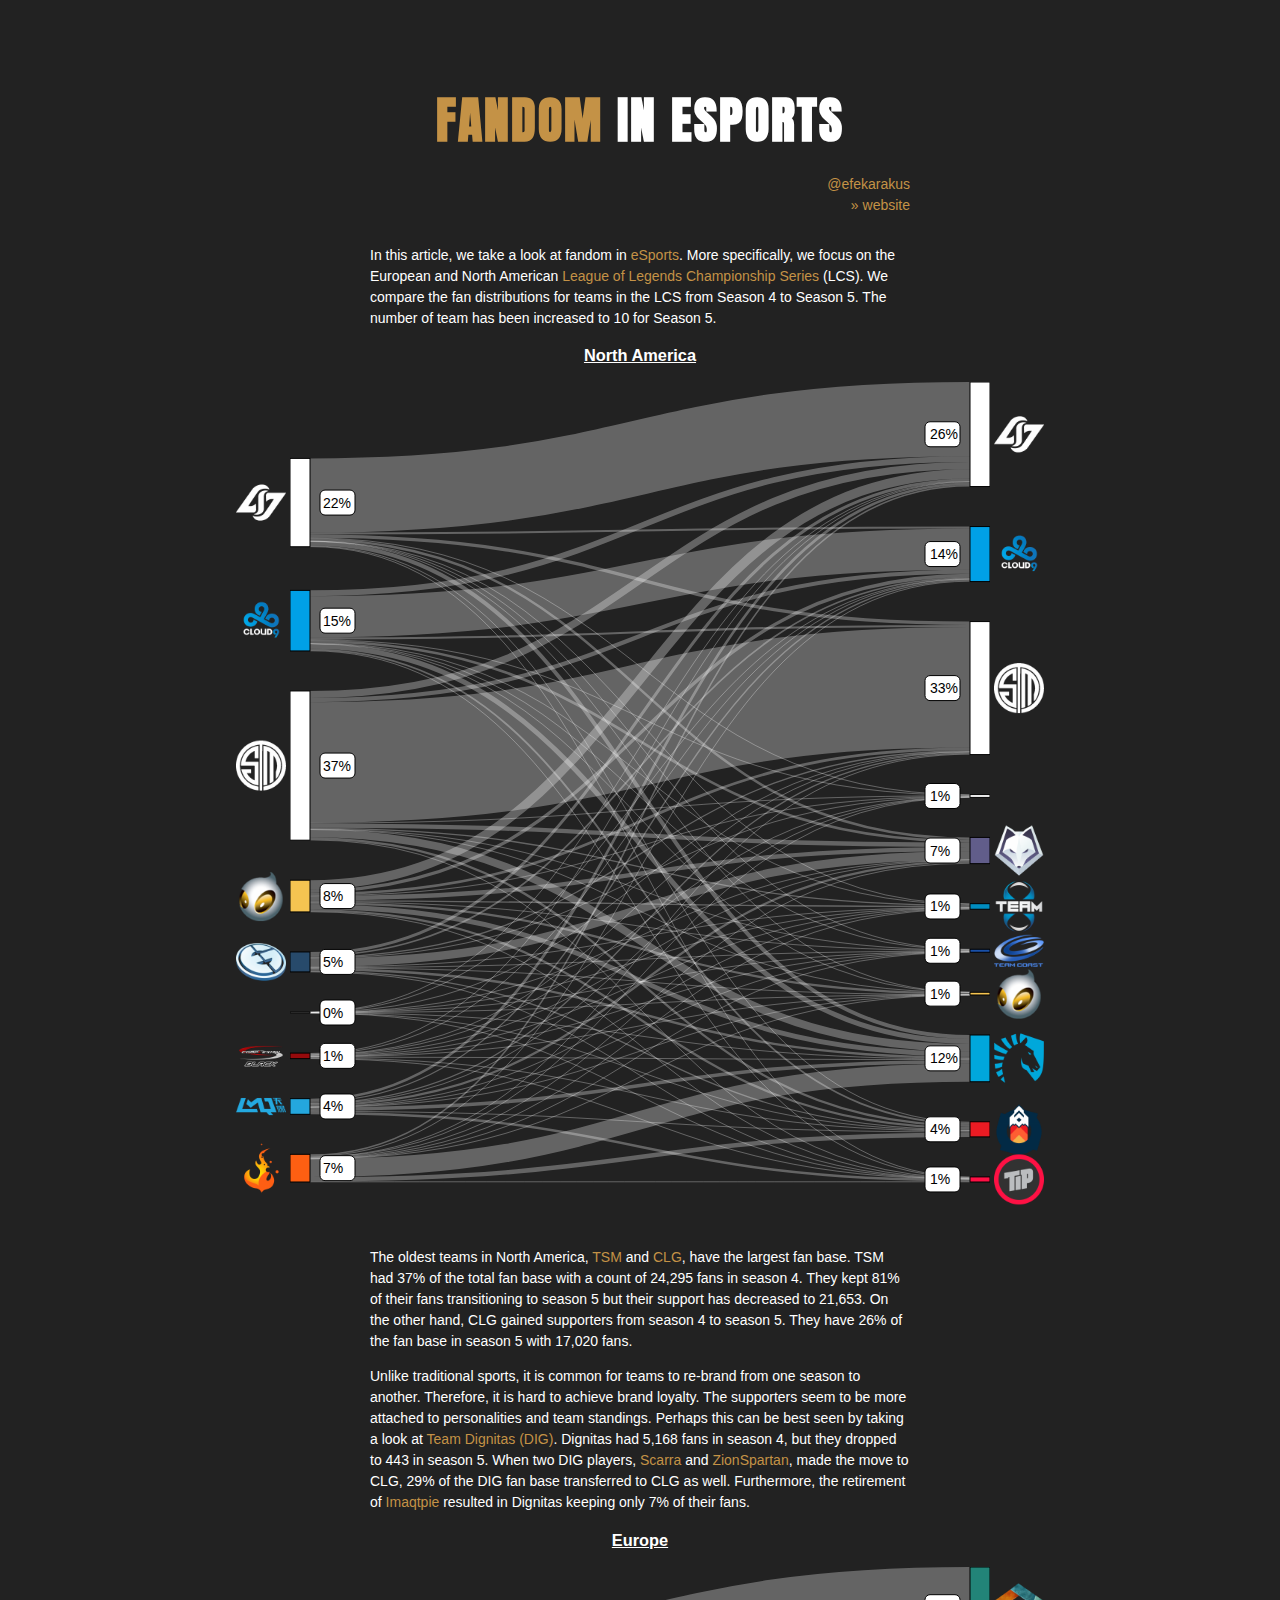
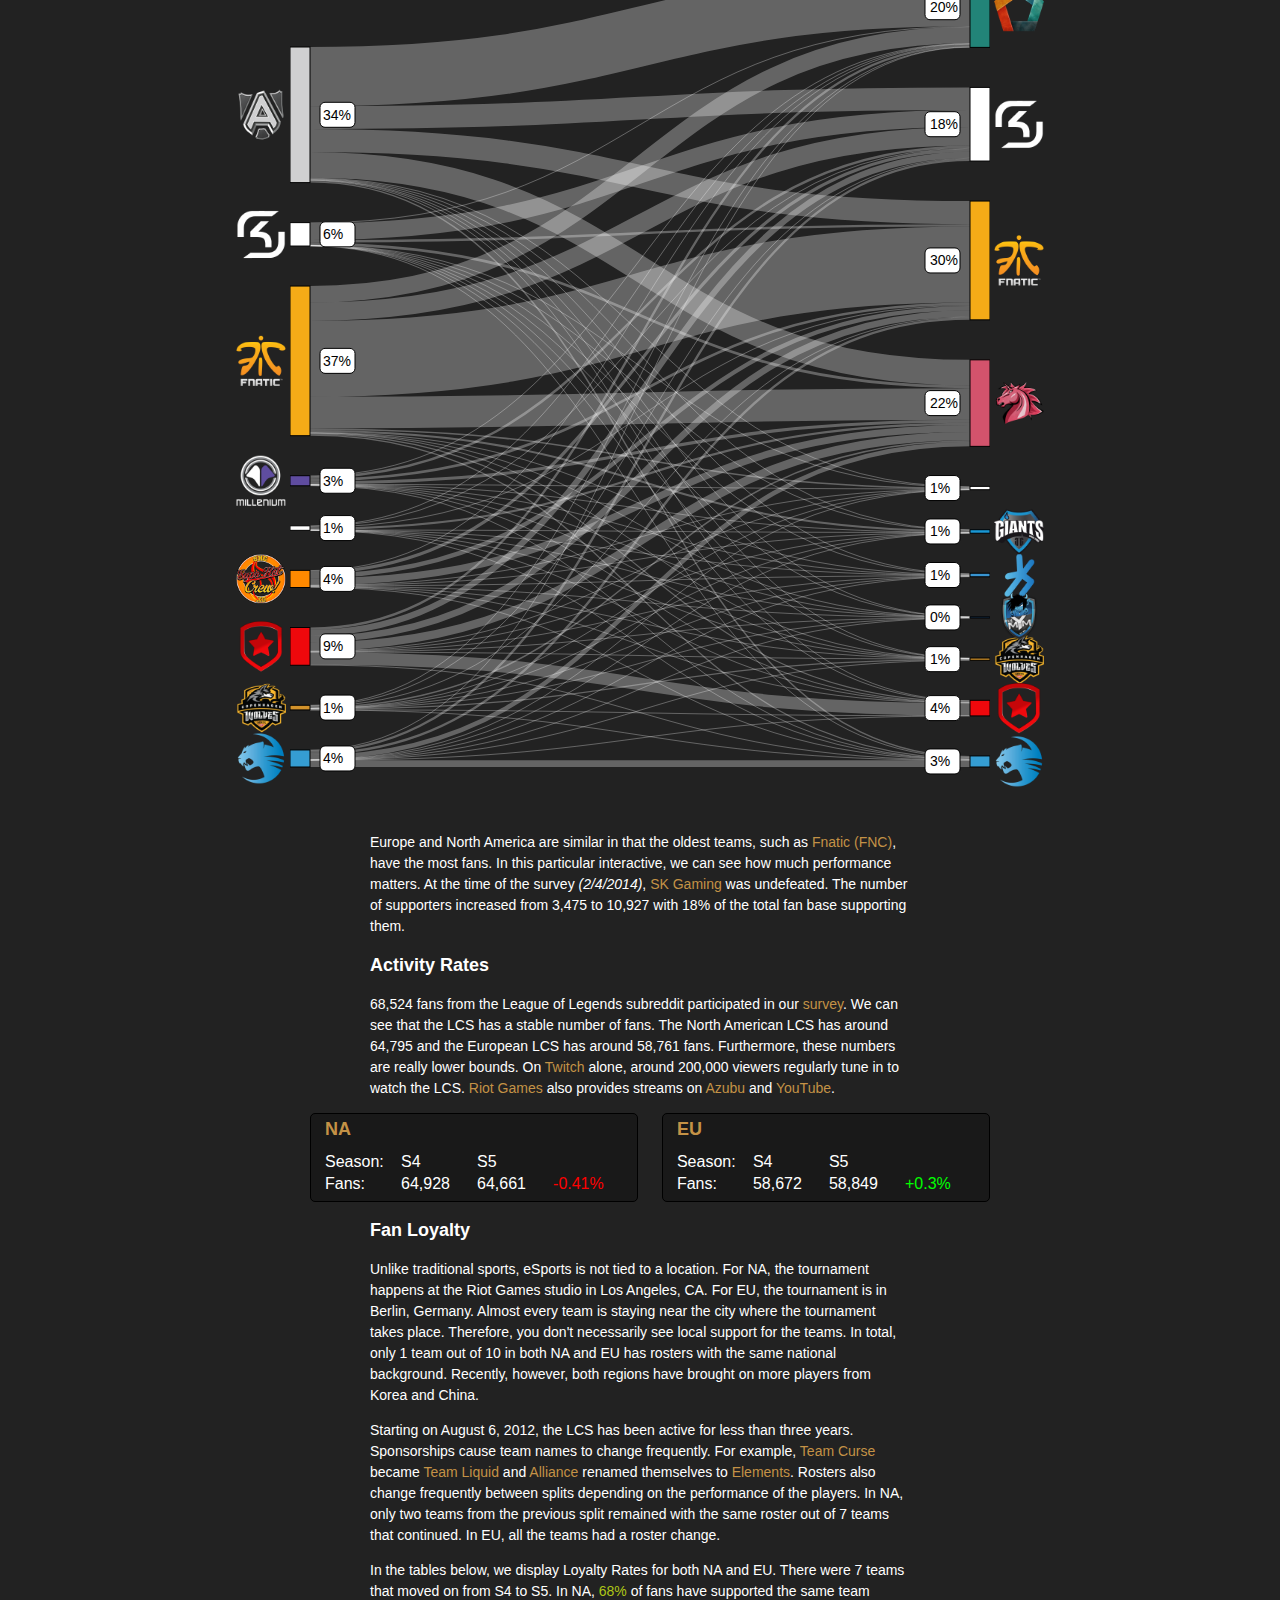
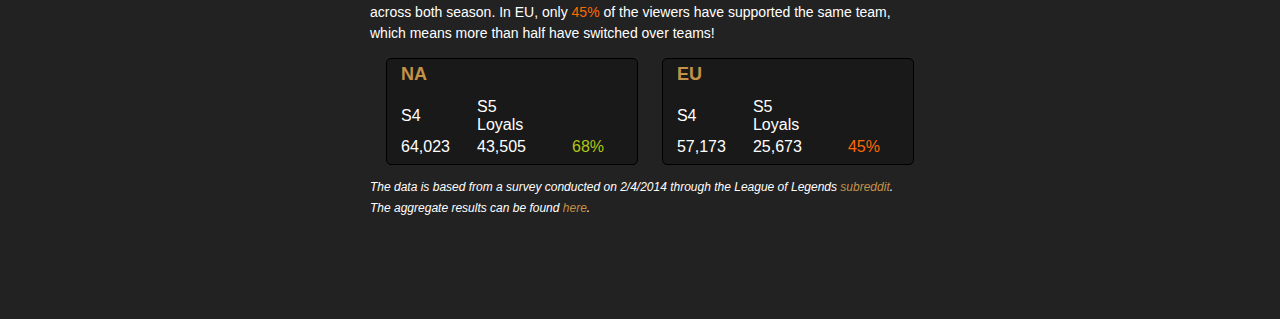
==== commit 0f4928ca: "fixed engrish mistakes" ====
--- a/fandom/index.html
+++ b/fandom/index.html
@@ -41,10 +41,10 @@
         <div class="content">
             <p>
                 The oldest teams in North America, <a href="http://www.tsm.gg/" target="_blank">TSM</a> and 
-                <a href="http://clgaming.net/" target="_blank">CLG</a> have the largest fan base.
+                <a href="http://clgaming.net/" target="_blank">CLG</a>, have the largest fan base.
                 TSM had 37% of the total fan base with a count of 24,295 fans in season 4. 
                 They kept 81% of their fans transitioning to season 5 but 
-                their support has decreased to 21,653. CLG on the other hand gained supporters
+                their support has decreased to 21,653. On the other hand, CLG gained supporters
                 from season 4 to season 5. They have 26% of the fan base in season 5 with 17,020
                 fans.
             </p>
@@ -52,11 +52,9 @@
                 Unlike traditional sports, it is common for teams to re-brand from one season to another.
                 Therefore, it is hard to achieve brand loyalty. The supporters seem to be more attached to personalities
                 and team standings. Perhaps this can be best seen by taking a look at 
-                <a href="http://team-dignitas.net/" target="_blank">Team Dignitas (DIG)</a>. Dignitas had 5,168 fans in 
-                season 4 but they dropped to 443 in season 5. The move of two DIG players 
+                <a href="http://team-dignitas.net/" target="_blank">Team Dignitas (DIG)</a>. Dignitas had 5,168 fans in season 4, but they dropped to 443 in season 5. When two DIG players, 
                 <a href="https://twitter.com/dscarra" target="_blank">Scarra</a> and 
-                <a href="https://twitter.com/ZionSpartan" target="_blank">ZionSpartan</a> to CLG resulted in 29% of their fan base
-                to migrate to CLG as well. Furthermore, the retirement of 
+                <a href="https://twitter.com/ZionSpartan" target="_blank">ZionSpartan</a>, made the move to CLG, 29% of the DIG fan base transferred to CLG as well. Furthermore, the retirement of 
                 <a href="https://twitter.com/Imaqtpielol" target="_blank">Imaqtpie</a> resulted in Dignitas keeping only 7% of their
                 fans.
             </p>
@@ -71,21 +69,20 @@
         </div>
         <div class="content">
             <p>
-                In Europe, just like North America the oldest teams have the most fans 
-                such as <a href="http://www.fnatic.com/" target="_blank">Fnatic (FNC)</a>. In this particular interactive,
-                we can see how much performance matters. 
-                At the time of the survey <i>(2/4/2014)</i> <a href="http://www.sk-gaming.com/" target="_blank">SK Gaming</a> was undefeated. The number of supporters increased from 3,475 to 10,927 with 18% of the fan base supporting them.
+                Europe and North America are similar in that the oldest teams,
+                such as <a href="http://www.fnatic.com/" target="_blank">Fnatic (FNC)</a>, have the most fans. 
+                In this particular interactive, we can see how much performance matters. 
+                At the time of the survey <i>(2/4/2014)</i>, <a href="http://www.sk-gaming.com/" target="_blank">SK Gaming</a> was undefeated. The number of supporters increased from 3,475 to 10,927 with 18% of the total fan base supporting them.
             </p>
 
             <h2> Activity Rates </h2>
             <p>
-            There were 68,524 fans that have participated in our
-            <a href="https://docs.google.com/forms/d/1kvthtsEmpCgEa5DrEQlyBRg4bz8bdQpYJsP8ccq0sFM/prefill" target="_blank">survey</a>
-            on the League of Legends subreddit. We can see that the LCS has a stable number of fans. The North American
+            68,524 fans from the League of Legends subreddit participated in our 
+            <a href="https://docs.google.com/forms/d/1kvthtsEmpCgEa5DrEQlyBRg4bz8bdQpYJsP8ccq0sFM/prefill" target="_blank">survey</a>. 
+            We can see that the LCS has a stable number of fans. The North American
             LCS has around 64,795 and the European LCS has around 58,761 fans. 
             Furthermore, these numbers are really lower bounds.
-            There are around 200,000 viewers tuning in to watch the LCS regularly solely on 
-            <a href="http://www.twitch.tv/" target="_blank">Twitch</a>.
+            On <a href="http://www.twitch.tv/" target="_blank">Twitch</a> alone, around 200,000 viewers regularly tune in to watch the LCS.
             <a href="http://www.riotgames.com/" target="_blank">Riot Games</a> also provides streams on 
             <a href="http://azubu.tv/" target="_blank">Azubu</a> and <a href="https://www.youtube.com/" target="_blank">YouTube</a>.
             </p>
@@ -132,26 +129,20 @@
                 Unlike traditional sports, eSports is not tied to a location. For NA, the tournament happens
                 at the Riot Games studio in Los Angeles, CA. For EU, the tournament is in Berlin, Germany.
                 Almost every team is staying near the city where the tournament takes place. Therefore, you don't necessarily
-                see local support for the teams.
-                There are teams which the roster has mostly the same nationalities such as <a href="http://cloud9.gg/" target="_blank">C9</a> in NA 
-                or <a href="http://www.giantsgaming.pro/" target="_blank">Giants!</a> in EU. 
-                However, as of recently we see more players coming from Korea, and China into both regions. We counted
-                only 1 team out of 10 in both NA and EU having the same nationalities for the players.
-            </p>
-            <p>
-                The LCS has started only on August 6, 2012. Team names change frequently due to mostly sponsorphip 
-                related reasons. For example, <a href="http://www.teamcurse.net/" target="_blank">Team Curse</a> became 
-                <a href="http://www.teamliquid.net/" target="_blank">Team Liquid</a> or 
+                see local support for the teams. In total, only 1 team out of 10 in both NA and EU has rosters with the same national background. Recently, however, both regions have brought on more players from Korea and China. 
+            </p>
+            <p>
+                Starting on August 6, 2012, the LCS has been active for less than three years. Sponsorships cause team names to change frequently. For example, <a href="http://www.teamcurse.net/" target="_blank">Team Curse</a> became 
+                <a href="http://www.teamliquid.net/" target="_blank">Team Liquid</a> and 
                 <a href="http://thealliance.gg/" target="_blank">Alliance</a> renamed
                 themselves to <a href="https://twitter.com/Elementsgg" target="_blank">Elements</a>. 
                 Rosters also change frequently between splits depending on the performance of the players. In NA,
                 only two teams from the previous split remained with the same roster out of 7 teams that continued. In EU, all the teams had a roster change.
             </p>
             <p>
-                In the tables below, we display <b>Loyalty Rates</b> for both NA and EU. There were 7 teams that moved on
-                from S4 to S5. We count how many fans have supported the same team for both seasons. In NA, we can see that
-                <span class="neutral-positive">68%</span> have supported the same team across both season.
-                In EU, only <span class="neutral-negative">45%</span> of the viewers have supported the same team which means
+                In the tables below, we display Loyalty Rates for both NA and EU. There were 7 teams that moved on
+                from S4 to S5. In NA, <span class="neutral-positive">68%</span> of fans have supported the same team across both season.
+                In EU, only <span class="neutral-negative">45%</span> of the viewers have supported the same team, which means
                 more than half have switched over teams!
             </p>
         </div>
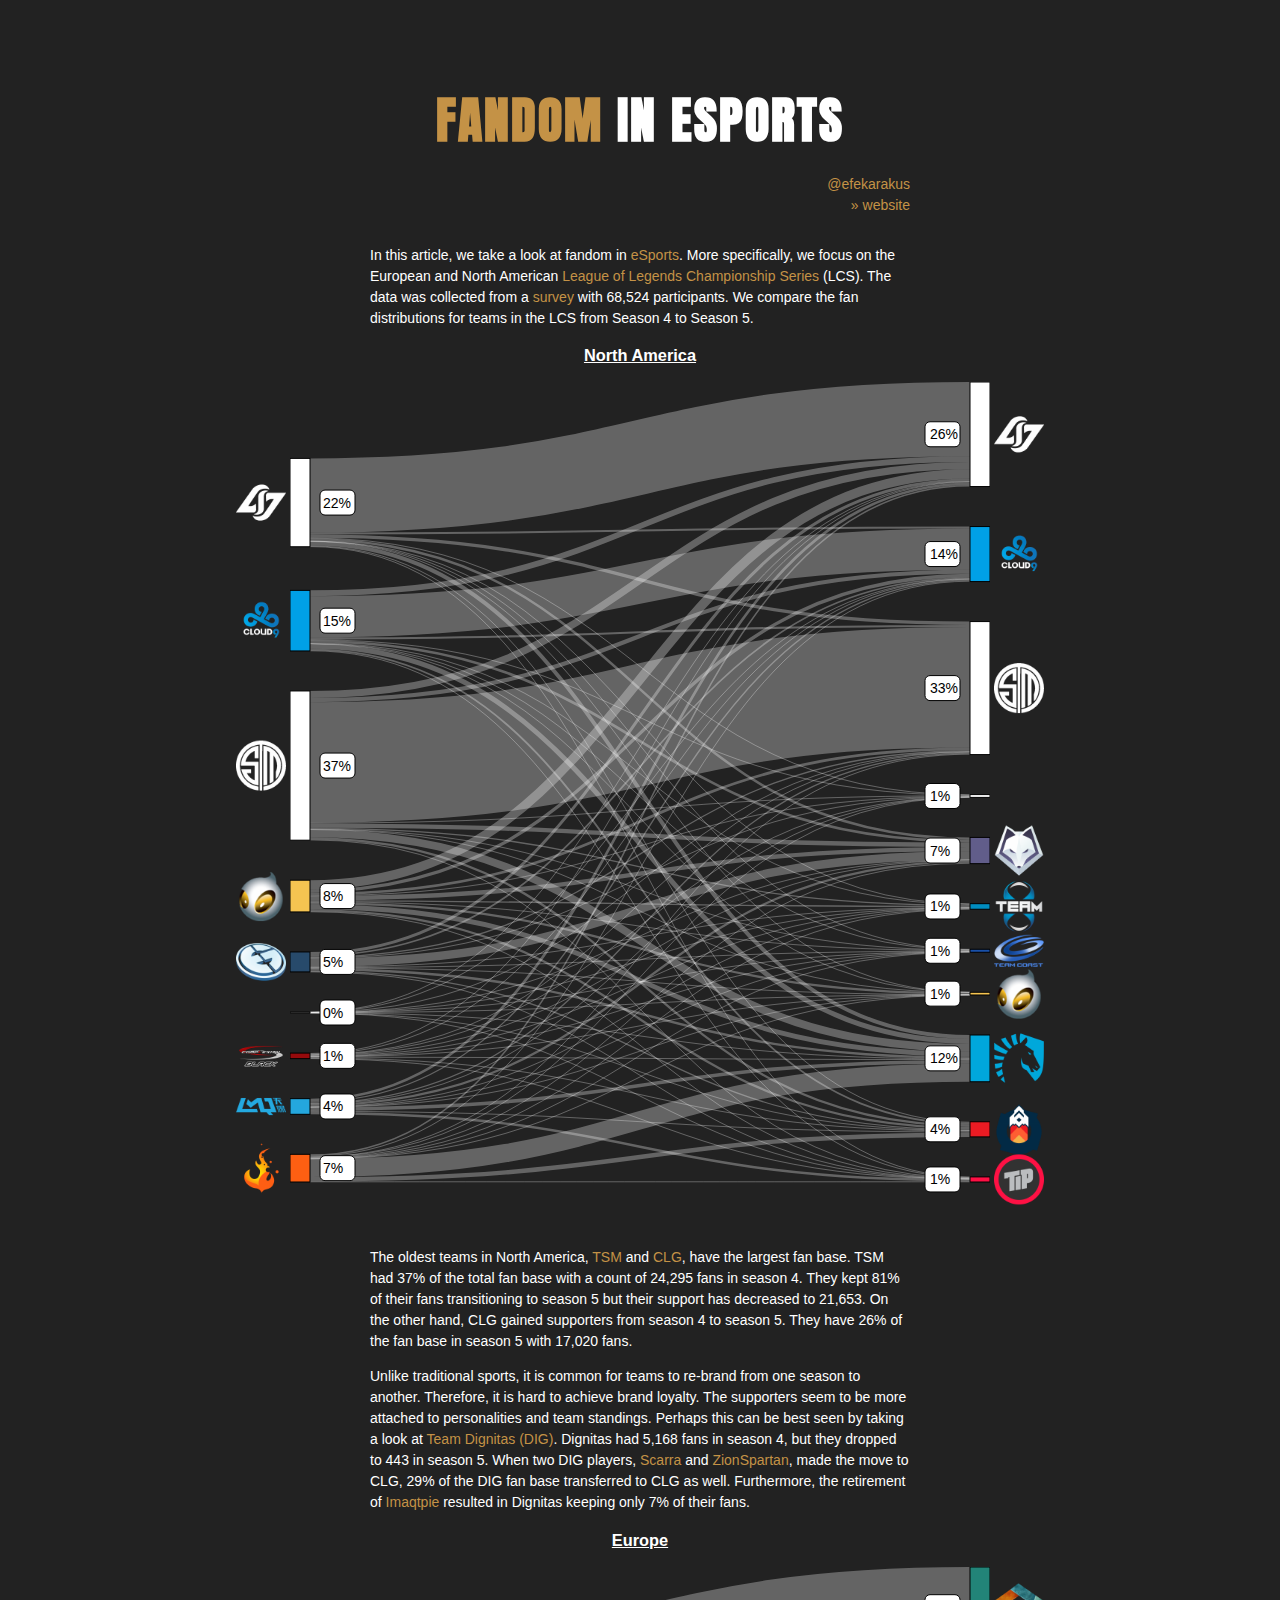
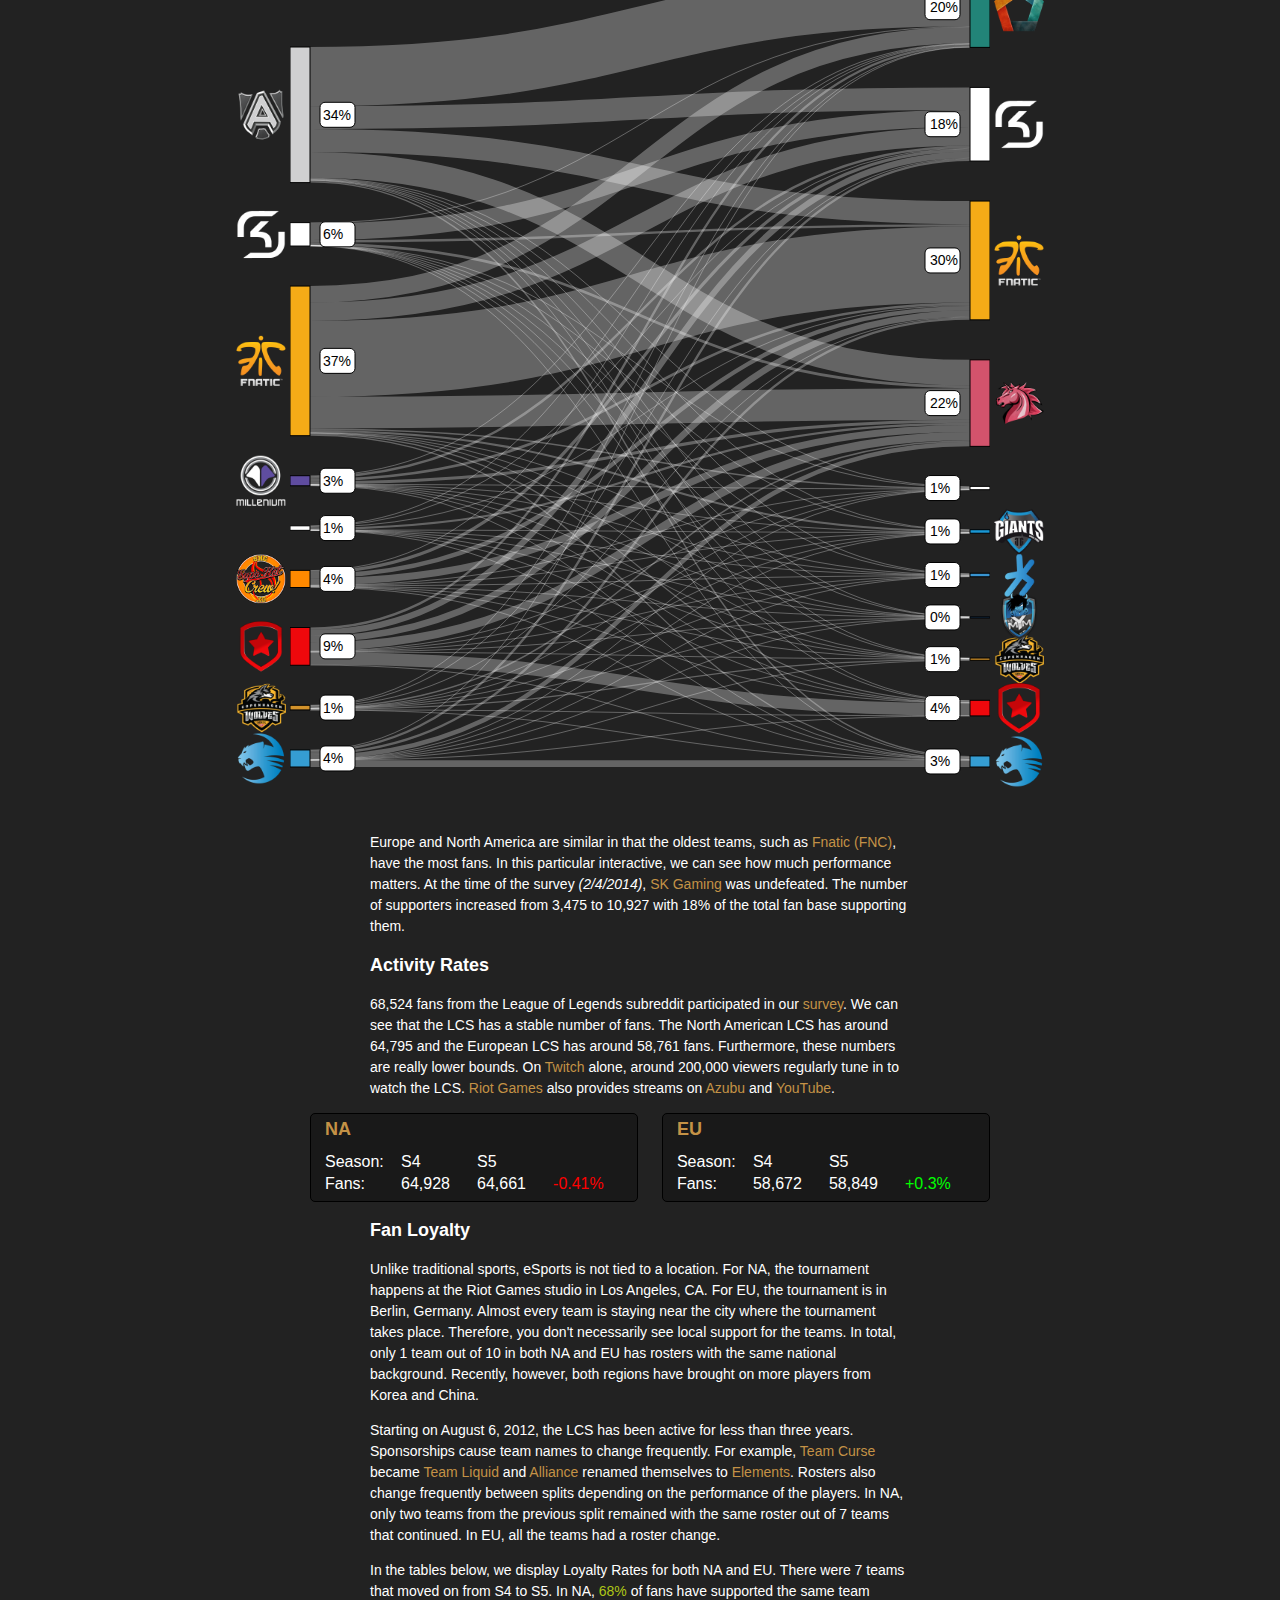
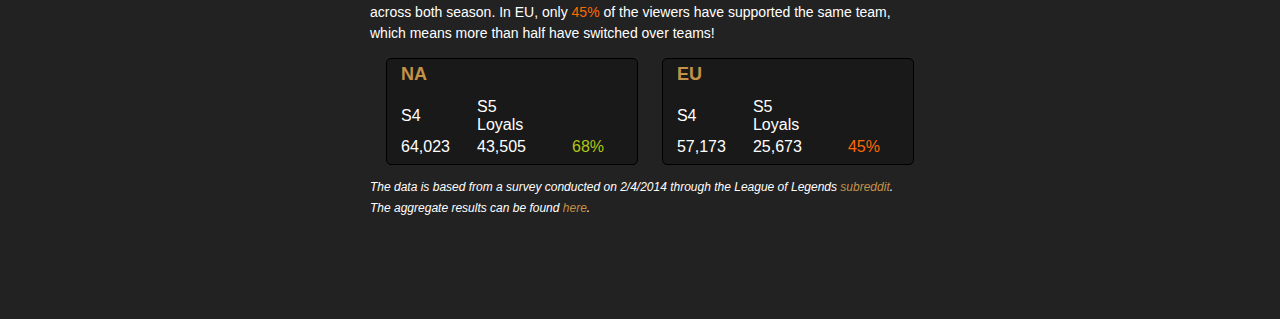
==== commit 0ab51754: "survey added to initial paragraph" ====
--- a/fandom/index.html
+++ b/fandom/index.html
@@ -26,8 +26,10 @@
             <p>
             In this article, we take a look at fandom in <a href="http://en.wikipedia.org/wiki/Electronic_sports" target="_blank">eSports</a>.
             More specifically, we focus on the European and North American 
-            <a href="http://na.lolesports.com/" target="_blank">League of Legends Championship Series</a> (LCS).
-            We compare the fan distributions for teams in the LCS from Season 4 to Season 5. The number of team has been increased to 10 for Season 5.
+            <a href="http://na.lolesports.com/" target="_blank">League of Legends Championship Series</a> (LCS). The data was collected
+            from a <a href="https://docs.google.com/forms/d/1kvthtsEmpCgEa5DrEQlyBRg4bz8bdQpYJsP8ccq0sFM/prefill">survey</a> with 68,524
+            participants.
+            We compare the fan distributions for teams in the LCS from Season 4 to Season 5.
             </p>
         </div>
         <div class="vis" id="flow-vis">
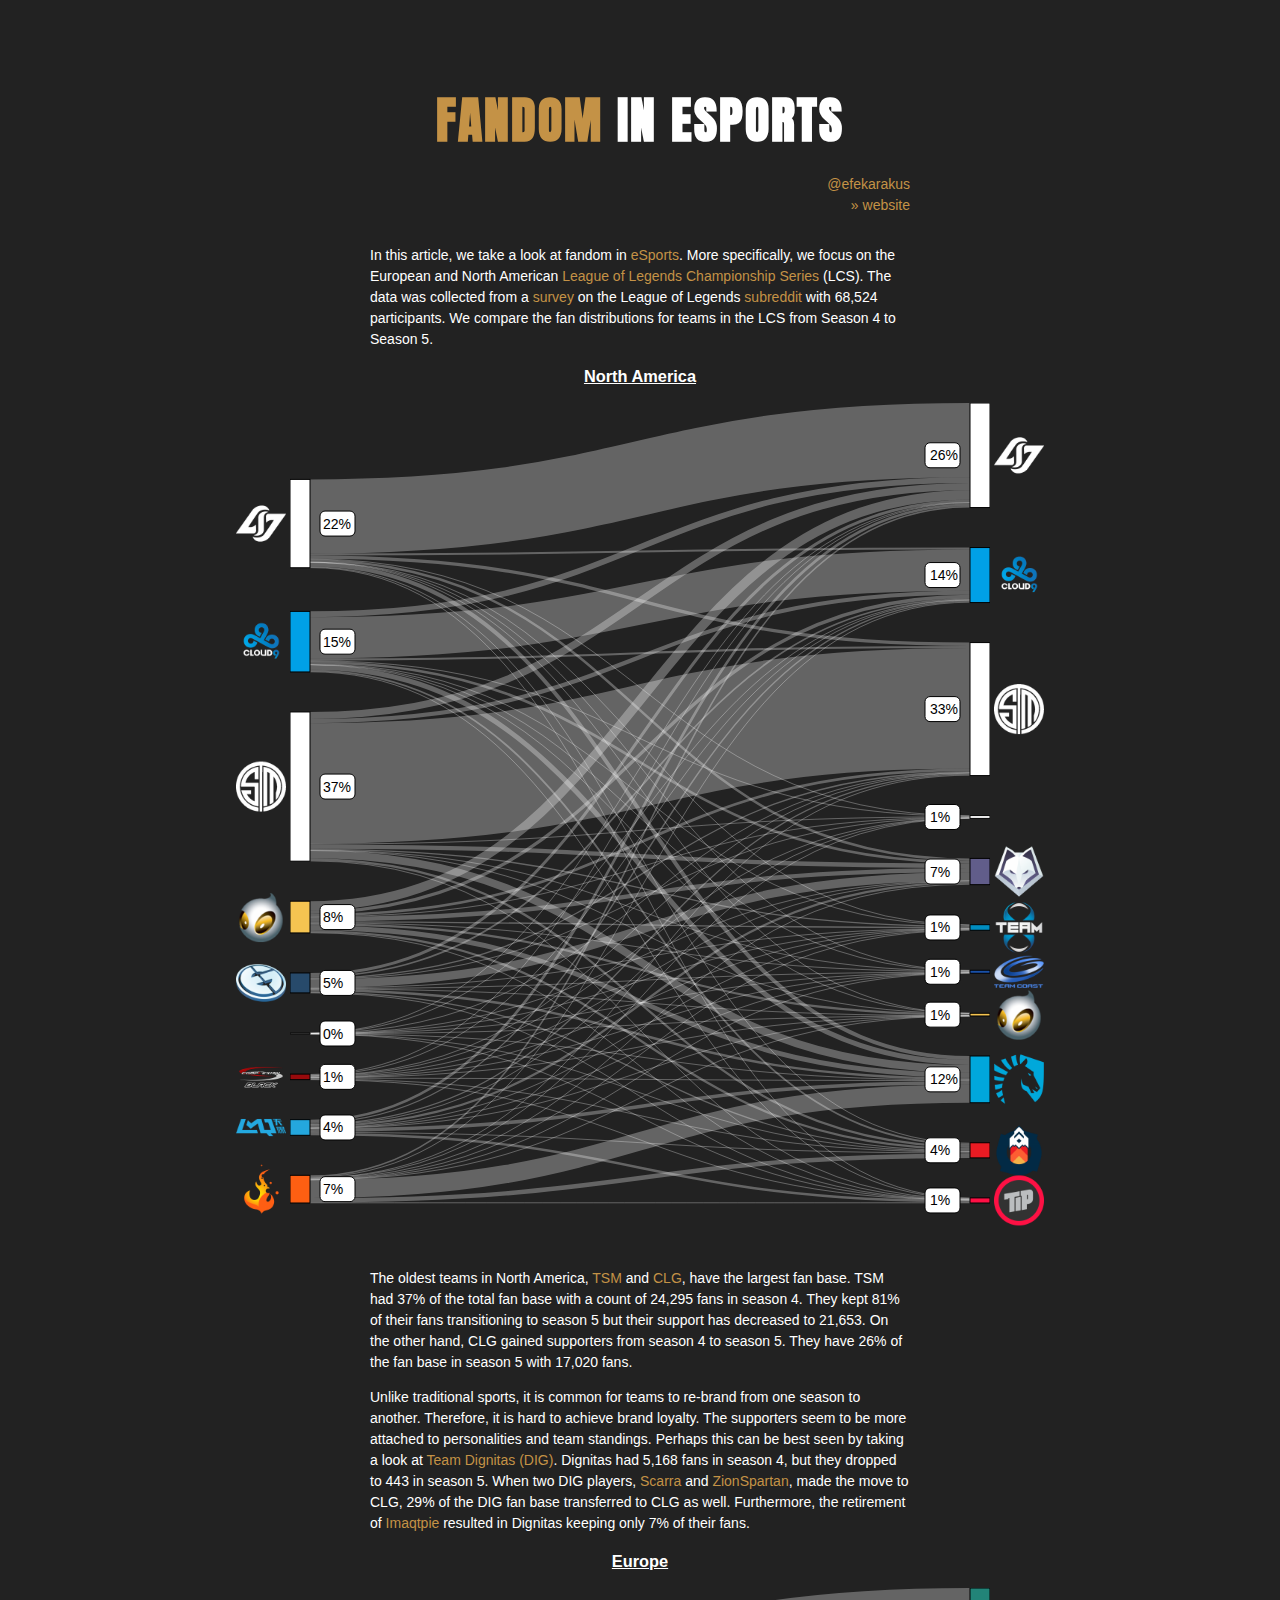
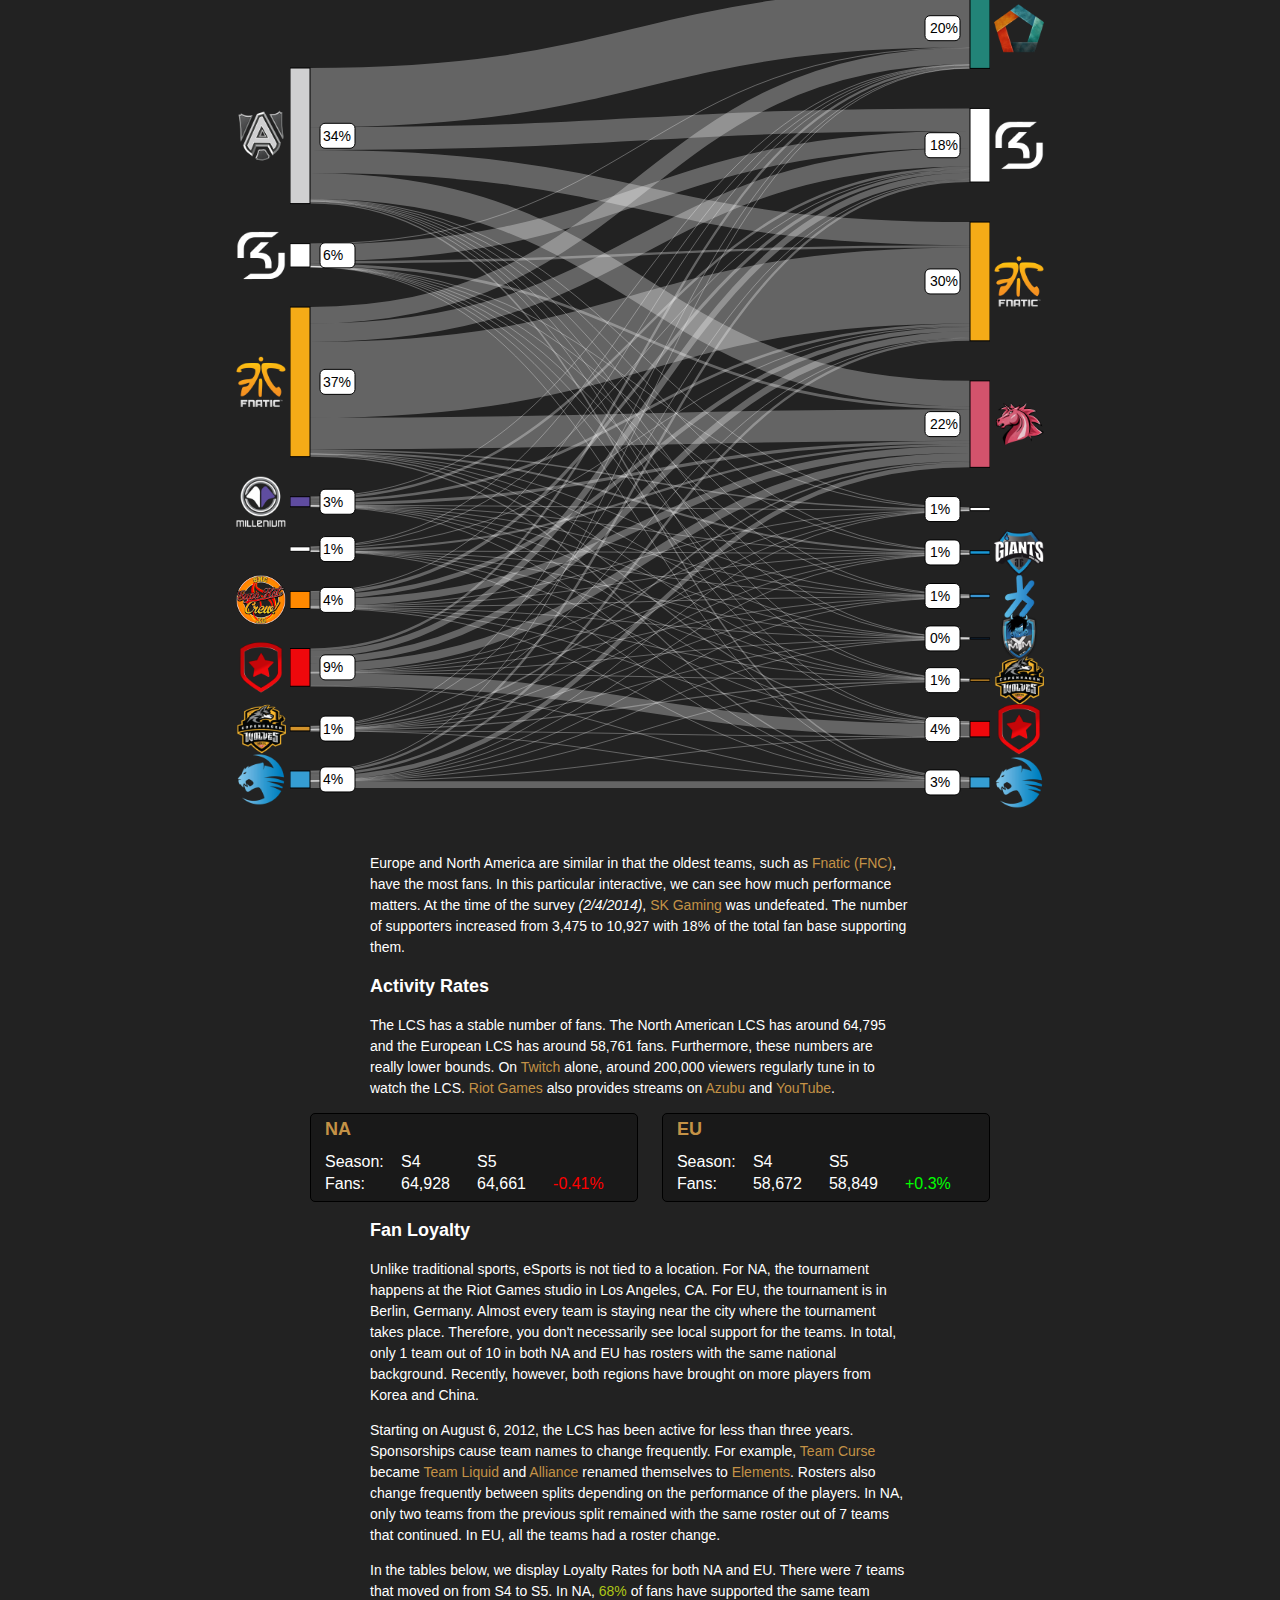
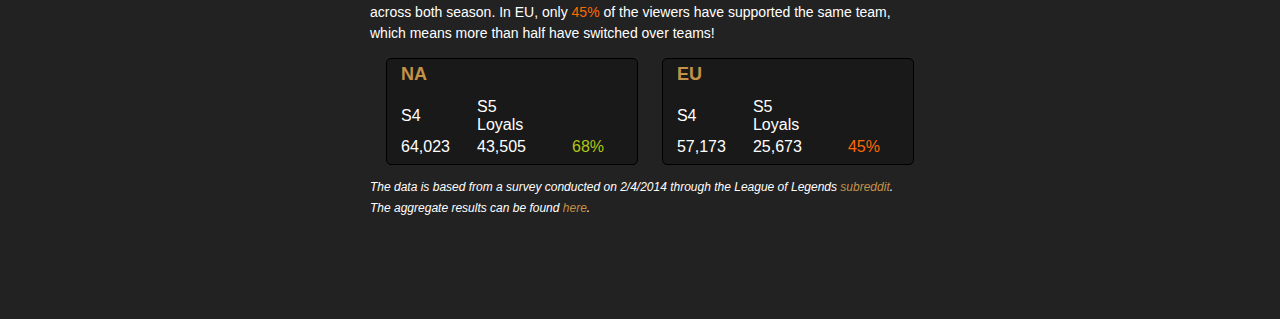
==== commit 1ac71300: "more engrish" ====
--- a/fandom/index.html
+++ b/fandom/index.html
@@ -27,9 +27,9 @@
             In this article, we take a look at fandom in <a href="http://en.wikipedia.org/wiki/Electronic_sports" target="_blank">eSports</a>.
             More specifically, we focus on the European and North American 
             <a href="http://na.lolesports.com/" target="_blank">League of Legends Championship Series</a> (LCS). The data was collected
-            from a <a href="https://docs.google.com/forms/d/1kvthtsEmpCgEa5DrEQlyBRg4bz8bdQpYJsP8ccq0sFM/prefill">survey</a> with 68,524
-            participants.
-            We compare the fan distributions for teams in the LCS from Season 4 to Season 5.
+            from a 
+            <a href="https://docs.google.com/forms/d/1kvthtsEmpCgEa5DrEQlyBRg4bz8bdQpYJsP8ccq0sFM/prefill" target="_blank">survey</a> on the League of Legends <a href="http://www.reddit.com/r/leagueoflegends/" target="_blank">subreddit</a> with 68,524
+            participants. We compare the fan distributions for teams in the LCS from Season 4 to Season 5.
             </p>
         </div>
         <div class="vis" id="flow-vis">
@@ -79,9 +79,7 @@
 
             <h2> Activity Rates </h2>
             <p>
-            68,524 fans from the League of Legends subreddit participated in our 
-            <a href="https://docs.google.com/forms/d/1kvthtsEmpCgEa5DrEQlyBRg4bz8bdQpYJsP8ccq0sFM/prefill" target="_blank">survey</a>. 
-            We can see that the LCS has a stable number of fans. The North American
+            The LCS has a stable number of fans. The North American
             LCS has around 64,795 and the European LCS has around 58,761 fans. 
             Furthermore, these numbers are really lower bounds.
             On <a href="http://www.twitch.tv/" target="_blank">Twitch</a> alone, around 200,000 viewers regularly tune in to watch the LCS.
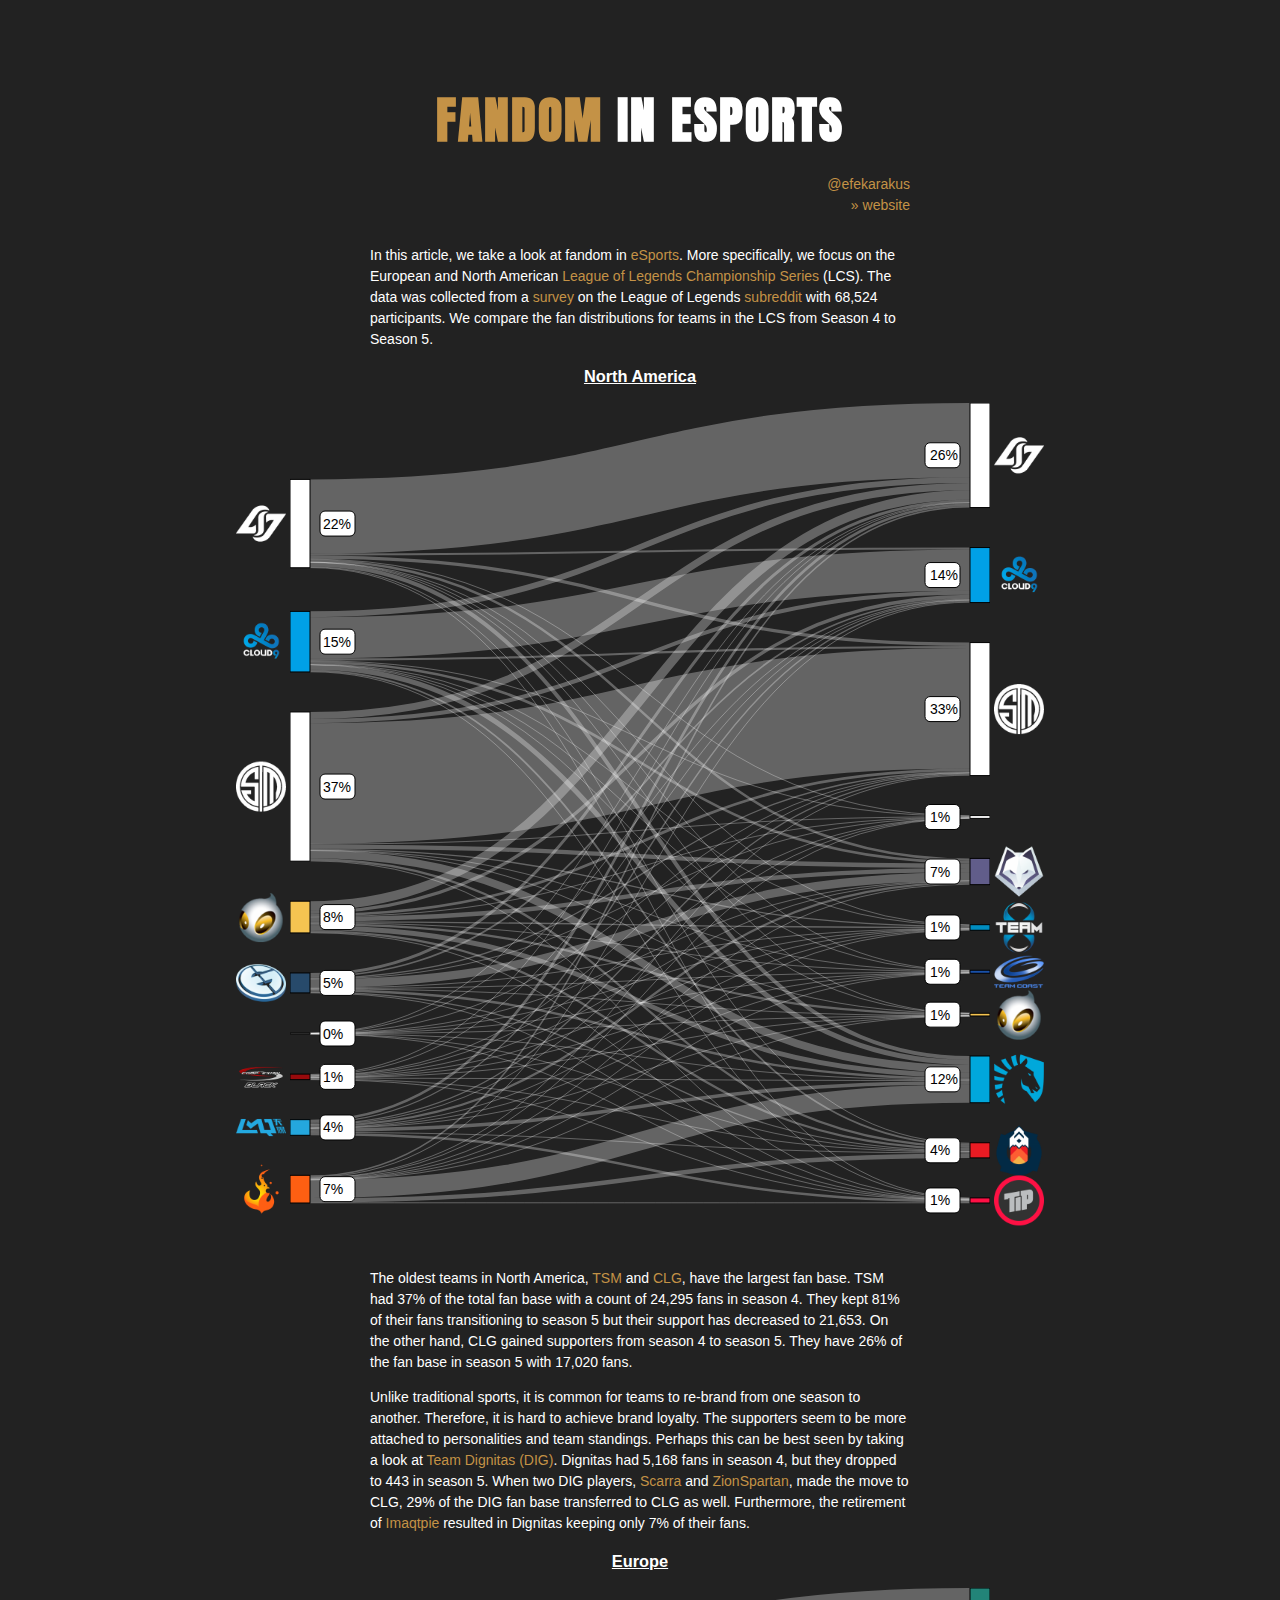
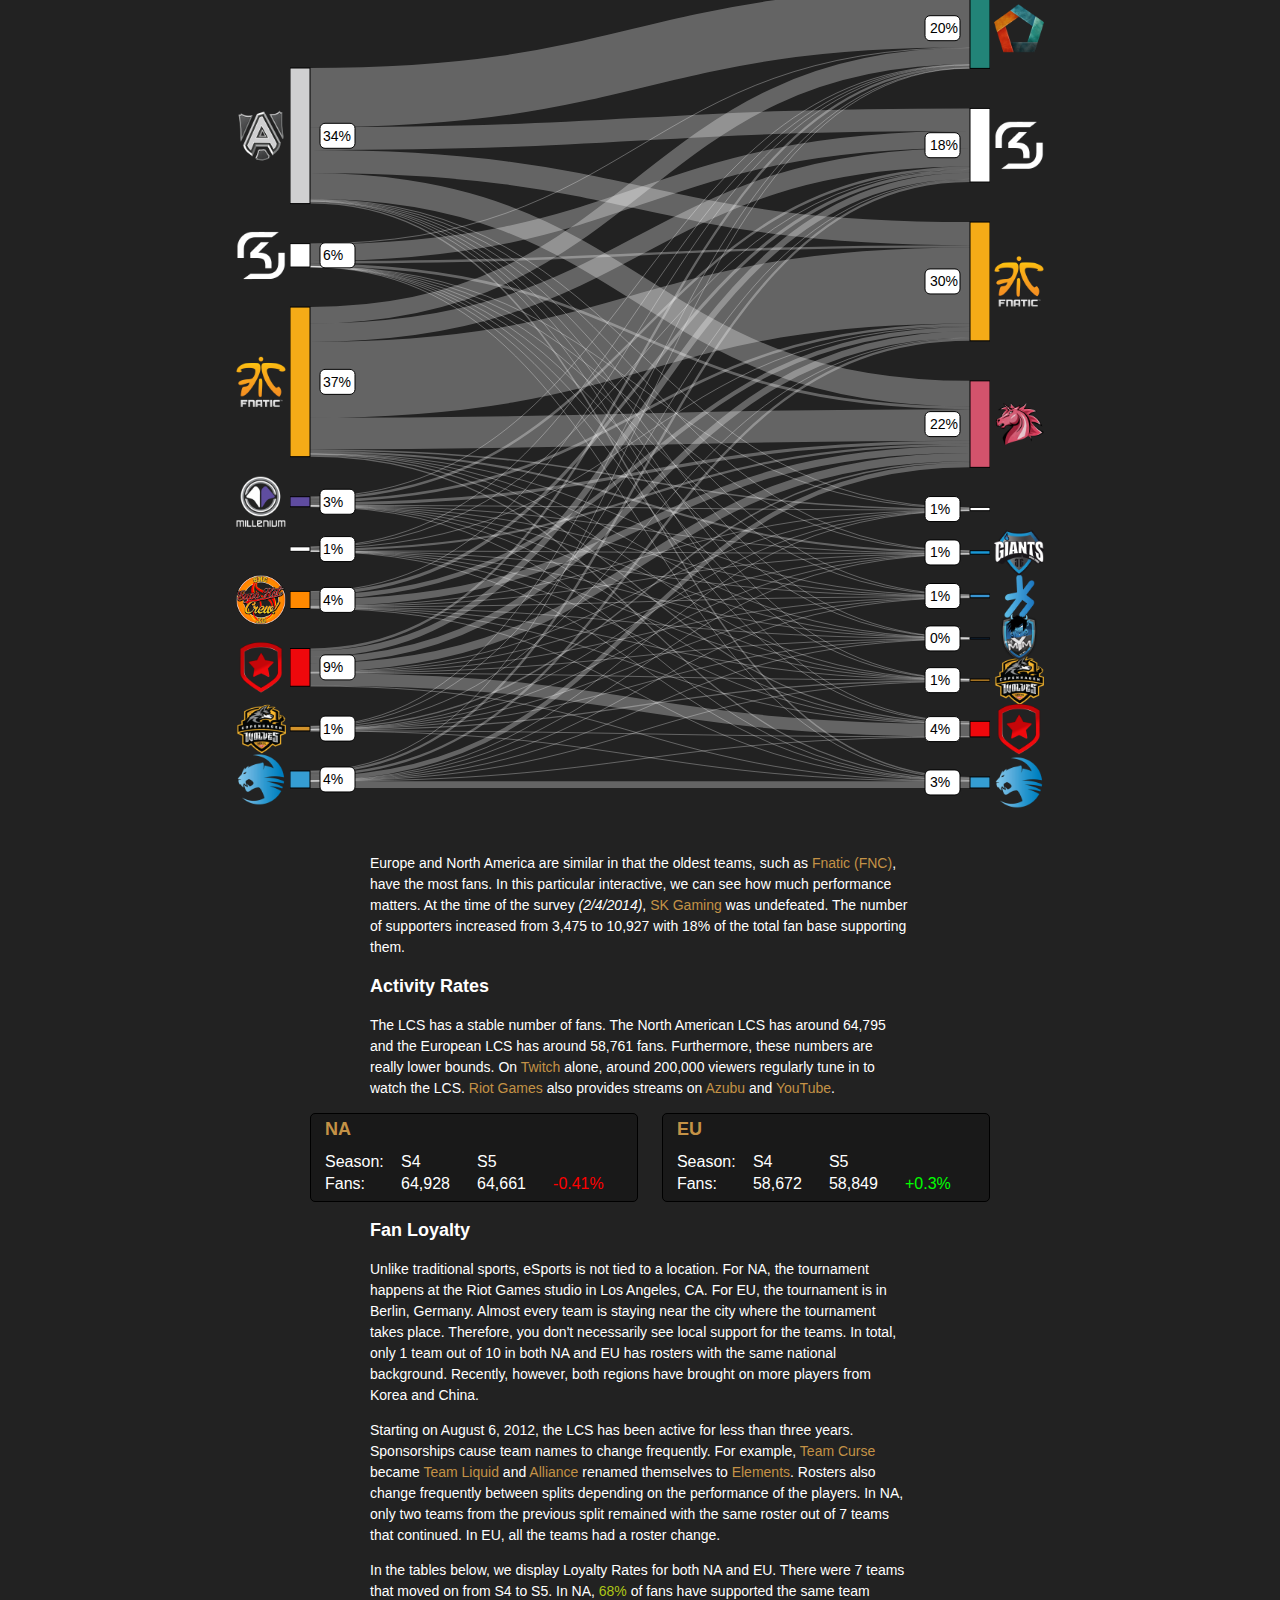
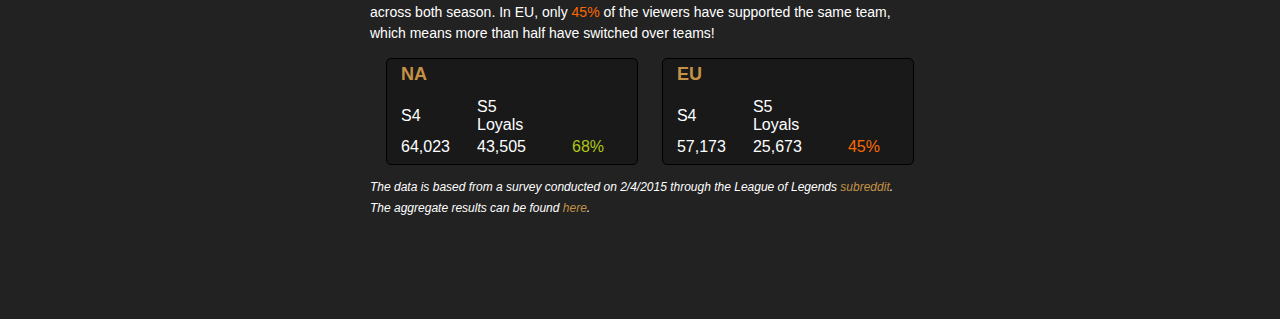
==== commit 2881eff9: "fix date at the bottom" ====
--- a/fandom/index.html
+++ b/fandom/index.html
@@ -181,7 +181,7 @@
         <div class="content">
 
             <p class="footnotes">
-                The data is based from a survey conducted on 2/4/2014 through the League of Legends 
+                The data is based from a survey conducted on 2/4/2015 through the League of Legends 
                 <a href="http://www.reddit.com/r/leagueoflegends/" target="_blank">subreddit</a>.
                 The aggregate results can be found 
                 <a href="https://docs.google.com/forms/d/1kvthtsEmpCgEa5DrEQlyBRg4bz8bdQpYJsP8ccq0sFM/viewanalytics" target="_blank">here</a>.
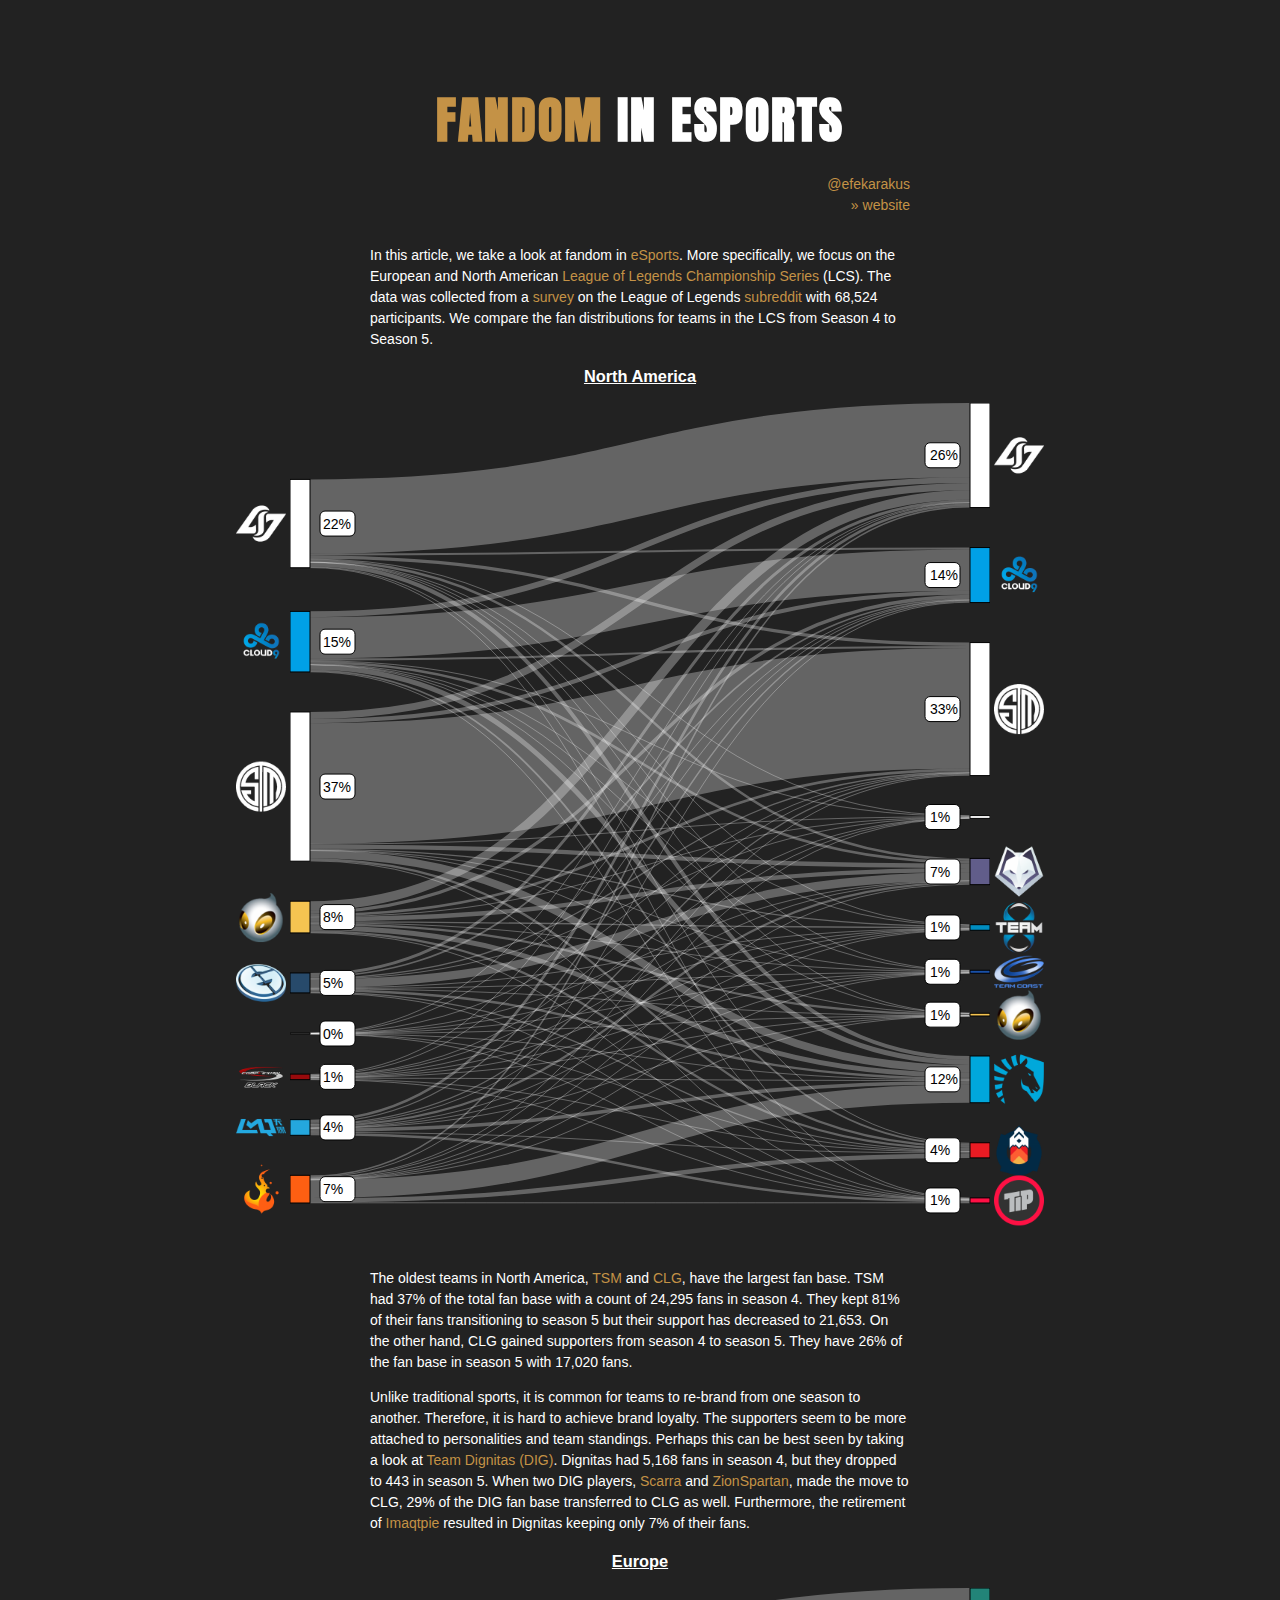
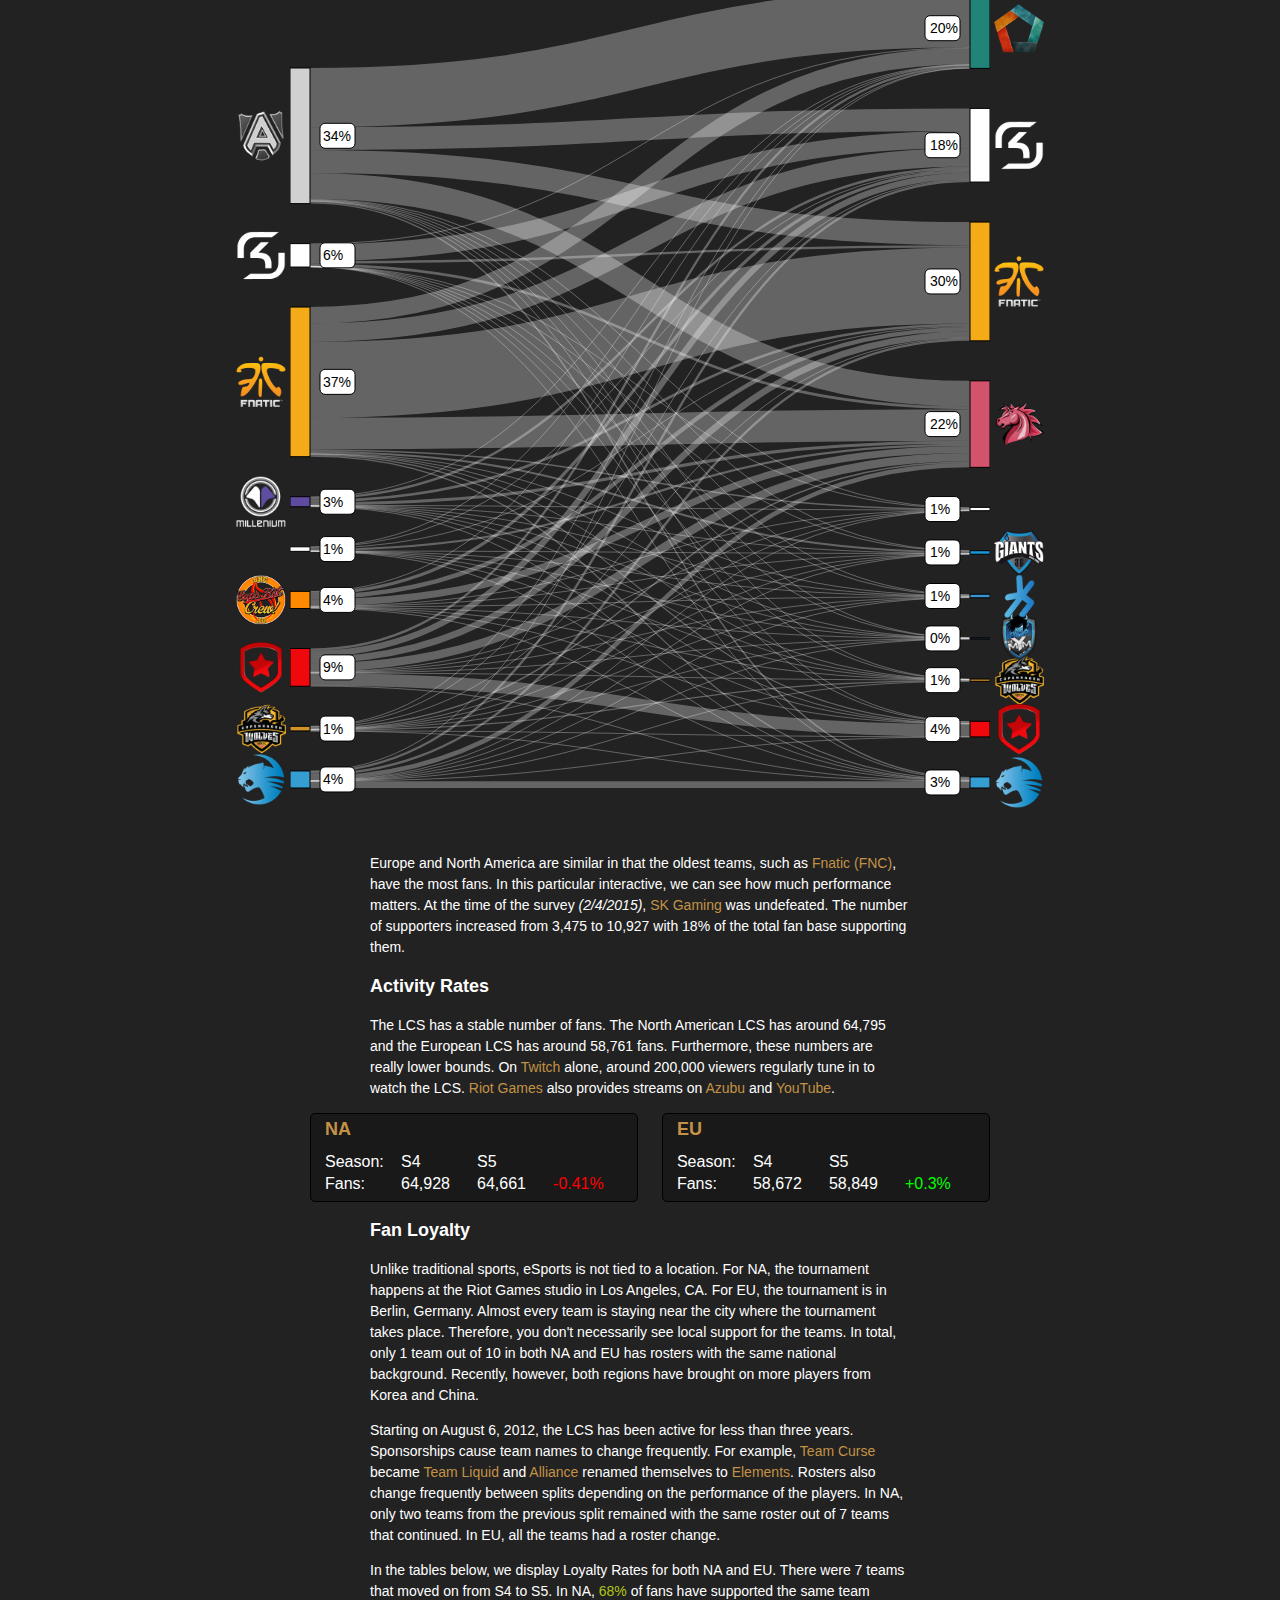
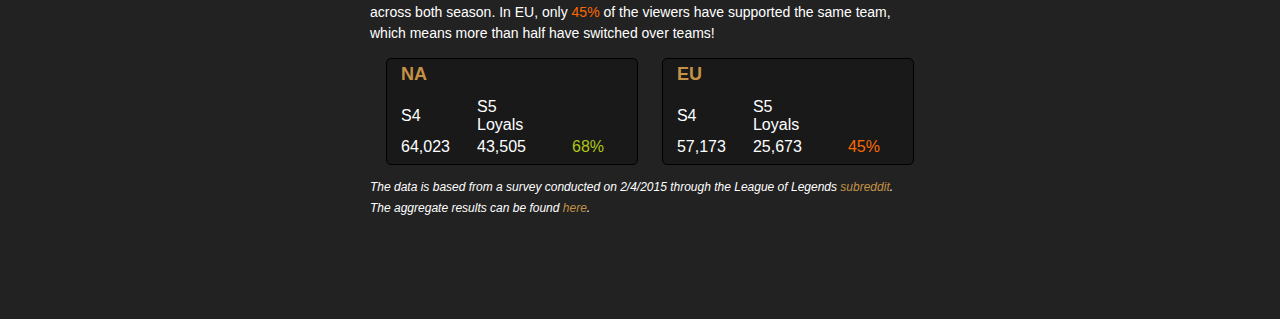
==== commit f4e7fc74: "fixed date again -_-" ====
--- a/fandom/index.html
+++ b/fandom/index.html
@@ -74,7 +74,7 @@
                 Europe and North America are similar in that the oldest teams,
                 such as <a href="http://www.fnatic.com/" target="_blank">Fnatic (FNC)</a>, have the most fans. 
                 In this particular interactive, we can see how much performance matters. 
-                At the time of the survey <i>(2/4/2014)</i>, <a href="http://www.sk-gaming.com/" target="_blank">SK Gaming</a> was undefeated. The number of supporters increased from 3,475 to 10,927 with 18% of the total fan base supporting them.
+                At the time of the survey <i>(2/4/2015)</i>, <a href="http://www.sk-gaming.com/" target="_blank">SK Gaming</a> was undefeated. The number of supporters increased from 3,475 to 10,927 with 18% of the total fan base supporting them.
             </p>
 
             <h2> Activity Rates </h2>
